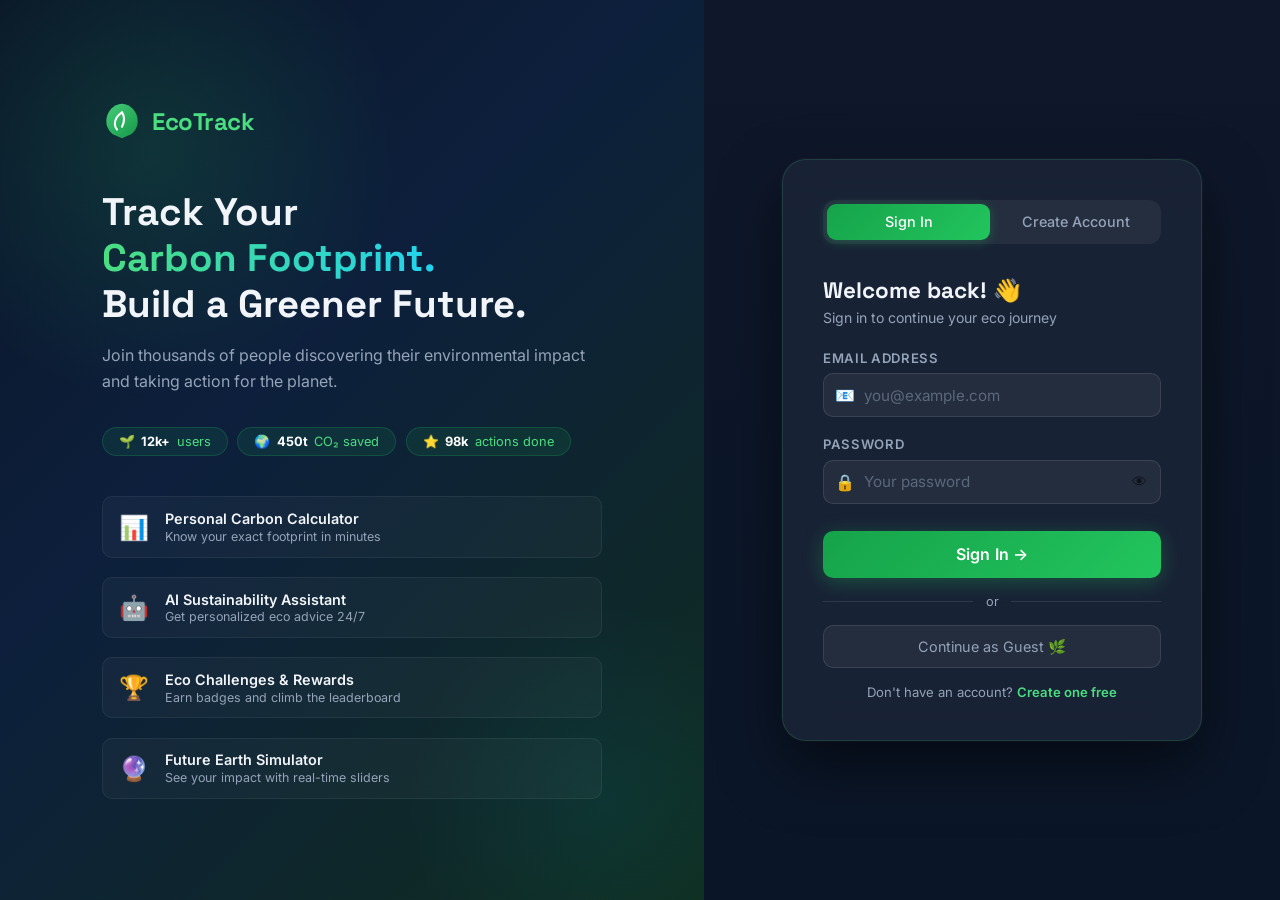
==== index.html @ 1db9c057 "Add files via upload" ====
<!DOCTYPE html>
<html lang="en">
<head>
  <meta charset="UTF-8" />
  <meta name="viewport" content="width=device-width, initial-scale=1.0" />
  <title>EcoTrack — Your Carbon Footprint Companion</title>
  <meta name="description" content="EcoTrack helps you understand, track, and reduce your personal carbon footprint through smart insights, eco challenges, and AI guidance." />
  <link rel="preconnect" href="https://fonts.googleapis.com" />
  <link rel="preconnect" href="https://fonts.gstatic.com" crossorigin />
  <link href="https://fonts.googleapis.com/css2?family=Inter:wght@300;400;500;600;700;800&family=Space+Grotesk:wght@400;500;600;700&display=swap" rel="stylesheet" />
  <link rel="stylesheet" href="css/style.css" />
</head>
<body>

  <!-- ===== NAV ===== -->
  <nav class="navbar" id="navbar">
    <div class="nav-brand">
      <div class="nav-logo">
        <svg width="28" height="28" viewBox="0 0 28 28" fill="none">
          <path d="M14 2C8 2 3 8 3 14c0 4 2 7.5 5 9.5L14 26l6-2.5c3-2 5-5.5 5-9.5C25 8 20 2 14 2z" fill="url(#leafGrad)" opacity="0.9"/>
          <path d="M14 8c-3 2-5 5-5 8 0 1.5.5 3 1.5 4" stroke="#fff" stroke-width="1.5" stroke-linecap="round"/>
          <path d="M14 8c2 3 2 6 0 10" stroke="#fff" stroke-width="1.5" stroke-linecap="round"/>
          <defs>
            <linearGradient id="leafGrad" x1="3" y1="2" x2="25" y2="26" gradientUnits="userSpaceOnUse">
              <stop offset="0%" stop-color="#4ade80"/>
              <stop offset="100%" stop-color="#16a34a"/>
            </linearGradient>
          </defs>
        </svg>
        <span>EcoTrack</span>
      </div>
    </div>
    <div class="nav-tabs" id="navTabs">
      <button class="nav-tab active" data-tab="dashboard" id="tab-dashboard">Dashboard</button>
      <button class="nav-tab" data-tab="calculator" id="tab-calculator">Calculator</button>
      <button class="nav-tab" data-tab="actions" id="tab-actions">Actions</button>
      <button class="nav-tab" data-tab="challenges" id="tab-challenges">Challenges</button>
      <button class="nav-tab" data-tab="leaderboard" id="tab-leaderboard">Leaderboard</button>
      <button class="nav-tab" data-tab="simulator" id="tab-simulator">Simulator</button>
      <button class="nav-tab" data-tab="hub" id="tab-hub">Learning Hub</button>
      <button class="nav-tab" data-tab="insights" id="tab-insights">Insights</button>
    </div>
    <div class="nav-right">
      <span class="nav-pts" id="navPoints">0 pts</span>
      <div class="nav-eco-score">
        <span class="score-label">Eco Score</span>
        <span class="score-value" id="navEcoScore">—</span>
      </div>
      <div class="nav-user-btn" id="navUserBtn" onclick="toggleUserMenu()">
        <div class="nav-avatar" id="navUserAvatar">?</div>
        <span class="nav-username" id="navUserName">User</span>
      </div>
      <div class="user-dropdown" id="userDropdown" style="display:none">
        <div class="dropdown-user-info">
          <div class="dropdown-avatar" id="dropdownAvatar">?</div>
          <div>
            <div class="dropdown-name" id="dropdownName">User</div>
            <div class="dropdown-email" id="dropdownEmail">—</div>
          </div>
        </div>
        <hr class="dropdown-divider" />
        <button class="dropdown-item" onclick="logoutUser()">🚪 Sign Out</button>
      </div>
    </div>
  </nav>

  <!-- ===== HERO STRIP ===== -->
  <div class="hero-strip" id="heroStrip">
    <div class="hero-content">
      <div class="hero-text">
        <h1>Your planet.<br/><span class="hero-highlight">Your responsibility.</span></h1>
        <p>Track your carbon footprint, take daily actions, and watch the difference you make. Every gram counts.</p>
      </div>
      <div class="hero-stats">
        <div class="hero-stat">
          <span class="hero-stat-num" id="heroTotal">—</span>
          <span class="hero-stat-label">kg CO₂ / year</span>
        </div>
        <div class="hero-divider"></div>
        <div class="hero-stat">
          <span class="hero-stat-num" id="heroSaved">0</span>
          <span class="hero-stat-label">kg saved this month</span>
        </div>
        <div class="hero-divider"></div>
        <div class="hero-stat">
          <span class="hero-stat-num" id="heroStreak">0</span>
          <span class="hero-stat-label">day streak 🔥</span>
        </div>
      </div>
    </div>
    <div class="hero-globe">
      <div class="globe-ring"></div>
      <div class="globe-ring ring2"></div>
      <div class="globe-ring ring3"></div>
      <div class="globe-core">
        <span id="globeScore">?</span>
      </div>
    </div>
  </div>

  <!-- ===== MAIN CONTENT ===== -->
  <main class="main-content">

    <!-- ======== DASHBOARD TAB ======== -->
    <section class="tab-section active" id="section-dashboard">
      <div class="section-grid">

        <!-- Footprint Breakdown Card -->
        <div class="card card--wide">
          <div class="card-header">
            <h2 class="card-title">Footprint Breakdown</h2>
            <span class="card-badge">Your Profile</span>
          </div>
          <div class="breakdown-chart" id="breakdownChart">
            <div class="breakdown-bar-wrap">
              <div class="breakdown-bar-label"><span class="dot dot--transport"></span>Transport</div>
              <div class="breakdown-bar-track"><div class="breakdown-bar-fill" id="barTransport" style="width:0%"></div></div>
              <span class="breakdown-bar-val" id="valTransport">—</span>
            </div>
            <div class="breakdown-bar-wrap">
              <div class="breakdown-bar-label"><span class="dot dot--food"></span>Food</div>
              <div class="breakdown-bar-track"><div class="breakdown-bar-fill fill--food" id="barFood" style="width:0%"></div></div>
              <span class="breakdown-bar-val" id="valFood">—</span>
            </div>
            <div class="breakdown-bar-wrap">
              <div class="breakdown-bar-label"><span class="dot dot--energy"></span>Home Energy</div>
              <div class="breakdown-bar-track"><div class="breakdown-bar-fill fill--energy" id="barEnergy" style="width:0%"></div></div>
              <span class="breakdown-bar-val" id="valEnergy">—</span>
            </div>
            <div class="breakdown-bar-wrap">
              <div class="breakdown-bar-label"><span class="dot dot--shopping"></span>Shopping</div>
              <div class="breakdown-bar-track"><div class="breakdown-bar-fill fill--shopping" id="barShopping" style="width:0%"></div></div>
              <span class="breakdown-bar-val" id="valShopping">—</span>
            </div>
          </div>
          <div class="breakdown-cta" id="breakdownCta">
            <p>Complete the calculator to see your footprint breakdown</p>
            <button class="btn btn--primary" onclick="switchTab('calculator')">Calculate Now →</button>
          </div>
        </div>

        <!-- Global Comparison Card -->
        <div class="card">
          <div class="card-header">
            <h2 class="card-title">Global Comparison</h2>
          </div>
          <div class="comparison-wrap" id="comparisonWrap">
            <div class="comparison-item">
              <span class="comp-country">🇮🇳 India avg</span>
              <div class="comp-bar-track"><div class="comp-bar-fill" style="width:13%"></div></div>
              <span class="comp-val">1.9t</span>
            </div>
            <div class="comparison-item comp-you" id="compYou" style="display:none">
              <span class="comp-country">👤 You</span>
              <div class="comp-bar-track"><div class="comp-bar-fill comp-fill-you" id="compYouBar" style="width:0%"></div></div>
              <span class="comp-val" id="compYouVal">—</span>
            </div>
            <div class="comparison-item">
              <span class="comp-country">🌍 World avg</span>
              <div class="comp-bar-track"><div class="comp-bar-fill comp-fill-world" style="width:27%"></div></div>
              <span class="comp-val">4.0t</span>
            </div>
            <div class="comparison-item">
              <span class="comp-country">🇺🇸 USA avg</span>
              <div class="comp-bar-track"><div class="comp-bar-fill comp-fill-usa" style="width:100%"></div></div>
              <span class="comp-val">14.7t</span>
            </div>
            <div class="comparison-item">
              <span class="comp-country">🎯 Paris target</span>
              <div class="comp-bar-track"><div class="comp-bar-fill comp-fill-target" style="width:7%"></div></div>
              <span class="comp-val">1.0t</span>
            </div>
          </div>
          <p class="card-note" id="compNote">Complete calculator to see where you stand</p>
        </div>

        <!-- Trees Equivalent Card -->
        <div class="card trees-card">
          <div class="card-header">
            <h2 class="card-title">🌳 Trees Needed</h2>
          </div>
          <div class="trees-display">
            <span class="trees-num" id="treesEquivalent">—</span>
            <span class="trees-label">trees to offset your yearly emissions</span>
          </div>
          <p class="card-note">One tree absorbs ~22 kg CO₂/year. Reducing is always better than offsetting!</p>
        </div>

        <!-- Monthly Trend Card -->
        <div class="card card--wide">
          <div class="card-header">
            <h2 class="card-title">Monthly CO₂ Savings Trend</h2>
            <span class="card-badge trend-badge" id="trendBadge">—</span>
          </div>
          <div class="trend-chart" id="trendChart">
            <div class="trend-placeholder">
              <svg width="48" height="48" viewBox="0 0 48 48" fill="none">
                <path d="M4 40 L12 28 L20 32 L28 20 L36 24 L44 12" stroke="#4ade80" stroke-width="2.5" stroke-linecap="round" stroke-linejoin="round"/>
                <circle cx="44" cy="12" r="3" fill="#4ade80"/>
              </svg>
              <p>Track actions daily to build your trend chart</p>
            </div>
            <canvas id="trendCanvas" width="600" height="160" style="display:none"></canvas>
          </div>
        </div>

        <!-- Quick Actions Card -->
        <div class="card">
          <div class="card-header">
            <h2 class="card-title">Today's Actions</h2>
            <span id="todayCount" class="card-badge">0 done</span>
          </div>
          <div class="quick-actions-list" id="quickActionsList"></div>
        </div>

      </div>
    </section>

    <!-- ======== CALCULATOR TAB ======== -->
    <section class="tab-section" id="section-calculator">
      <div class="calc-header">
        <h2 class="section-title">Carbon Footprint Calculator</h2>
        <p class="section-subtitle">Answer a few questions about your lifestyle to get your personalized carbon footprint estimate.</p>
        <div class="calc-steps" id="calcSteps">
          <div class="calc-step active" data-step="0"><div class="step-icon">🚗</div><span>Transport</span></div>
          <div class="step-connector"></div>
          <div class="calc-step" data-step="1"><div class="step-icon">🍽️</div><span>Food</span></div>
          <div class="step-connector"></div>
          <div class="calc-step" data-step="2"><div class="step-icon">🏠</div><span>Home</span></div>
          <div class="step-connector"></div>
          <div class="calc-step" data-step="3"><div class="step-icon">🛍️</div><span>Shopping</span></div>
          <div class="step-connector"></div>
          <div class="calc-step" data-step="4"><div class="step-icon">✅</div><span>Results</span></div>
        </div>
      </div>

      <div class="calc-body">
        <!-- Step 0: Transport -->
        <div class="calc-panel active" id="panel-0">
          <h3 class="panel-title">🚗 How do you get around?</h3>
          <div class="question-group">
            <label class="question-label" for="carKm">How many km do you drive per week?</label>
            <div class="slider-wrap">
              <input type="range" id="carKm" class="eco-slider" min="0" max="1000" value="100" step="10" />
              <div class="slider-display"><span id="carKmVal">100</span> km/week</div>
            </div>
            <div class="option-row">
              <label class="question-label">Car type</label>
              <div class="option-pills" id="carType">
                <button class="pill active" data-val="petrol">⛽ Petrol</button>
                <button class="pill" data-val="diesel">🛢️ Diesel</button>
                <button class="pill" data-val="hybrid">⚡ Hybrid</button>
                <button class="pill" data-val="electric">🔋 Electric</button>
                <button class="pill" data-val="none">🚶 No car</button>
              </div>
            </div>
            <label class="question-label" for="flightShort">Short-haul flights per year (under 3h)</label>
            <div class="slider-wrap">
              <input type="range" id="flightShort" class="eco-slider" min="0" max="20" value="2" step="1"/>
              <div class="slider-display"><span id="flightShortVal">2</span> flights</div>
            </div>
            <label class="question-label" for="flightLong">Long-haul flights per year (over 3h)</label>
            <div class="slider-wrap">
              <input type="range" id="flightLong" class="eco-slider" min="0" max="10" value="1" step="1"/>
              <div class="slider-display"><span id="flightLongVal">1</span> flights</div>
            </div>
            <div class="option-row">
              <label class="question-label">Public transport use</label>
              <div class="option-pills" id="publicTransport">
                <button class="pill active" data-val="rarely">Rarely</button>
                <button class="pill" data-val="sometimes">Sometimes</button>
                <button class="pill" data-val="often">Often</button>
                <button class="pill" data-val="always">Always</button>
              </div>
            </div>
          </div>
          <div class="panel-nav"><span></span><button class="btn btn--primary" onclick="nextPanel(1)">Next: Food →</button></div>
        </div>

        <!-- Step 1: Food -->
        <div class="calc-panel" id="panel-1">
          <h3 class="panel-title">🍽️ What do you eat?</h3>
          <div class="question-group">
            <div class="option-row">
              <label class="question-label">Diet type</label>
              <div class="option-pills" id="dietType">
                <button class="pill active" data-val="omnivore">🥩 Omnivore</button>
                <button class="pill" data-val="flexitarian">🥗 Flexitarian</button>
                <button class="pill" data-val="vegetarian">🥦 Vegetarian</button>
                <button class="pill" data-val="vegan">🌱 Vegan</button>
              </div>
            </div>
            <label class="question-label" for="meatFreq">How many times a week do you eat red meat?</label>
            <div class="slider-wrap">
              <input type="range" id="meatFreq" class="eco-slider" min="0" max="21" value="5" step="1"/>
              <div class="slider-display"><span id="meatFreqVal">5</span> times/week</div>
            </div>
            <div class="option-row">
              <label class="question-label">Local / seasonal food</label>
              <div class="option-pills" id="localFood">
                <button class="pill active" data-val="rarely">Rarely</button>
                <button class="pill" data-val="sometimes">Sometimes</button>
                <button class="pill" data-val="mostly">Mostly</button>
                <button class="pill" data-val="always">Always</button>
              </div>
            </div>
            <div class="option-row">
              <label class="question-label">Food waste</label>
              <div class="option-pills" id="foodWaste">
                <button class="pill active" data-val="lots">Lots</button>
                <button class="pill" data-val="some">Some</button>
                <button class="pill" data-val="little">Little</button>
                <button class="pill" data-val="none">None</button>
              </div>
            </div>
          </div>
          <div class="panel-nav">
            <button class="btn btn--ghost" onclick="nextPanel(0)">← Back</button>
            <button class="btn btn--primary" onclick="nextPanel(2)">Next: Home →</button>
          </div>
        </div>

        <!-- Step 2: Home -->
        <div class="calc-panel" id="panel-2">
          <h3 class="panel-title">🏠 Your home energy use</h3>
          <div class="question-group">
            <div class="option-row">
              <label class="question-label">Home type</label>
              <div class="option-pills" id="homeType">
                <button class="pill active" data-val="apartment">🏢 Apartment</button>
                <button class="pill" data-val="house-small">🏡 Small house</button>
                <button class="pill" data-val="house-large">🏘️ Large house</button>
              </div>
            </div>
            <label class="question-label" for="electricBill">Monthly electricity bill (₹)</label>
            <div class="slider-wrap">
              <input type="range" id="electricBill" class="eco-slider" min="0" max="10000" value="1500" step="100"/>
              <div class="slider-display">₹<span id="electricBillVal">1500</span>/month</div>
            </div>
            <div class="option-row">
              <label class="question-label">Energy source</label>
              <div class="option-pills" id="energySource">
                <button class="pill active" data-val="grid">🔌 Grid</button>
                <button class="pill" data-val="partial-solar">☀️ Partial solar</button>
                <button class="pill" data-val="full-solar">🌞 Full solar</button>
              </div>
            </div>
            <div class="option-row">
              <label class="question-label">Heating / cooling</label>
              <div class="option-pills" id="acUse">
                <button class="pill active" data-val="heavy">Heavy AC</button>
                <button class="pill" data-val="moderate">Moderate</button>
                <button class="pill" data-val="minimal">Minimal</button>
                <button class="pill" data-val="none">None</button>
              </div>
            </div>
            <div class="option-row">
              <label class="question-label">LED lighting</label>
              <div class="option-pills" id="ledLights">
                <button class="pill active" data-val="none">None</button>
                <button class="pill" data-val="some">Some</button>
                <button class="pill" data-val="all">All LEDs</button>
              </div>
            </div>
          </div>
          <div class="panel-nav">
            <button class="btn btn--ghost" onclick="nextPanel(1)">← Back</button>
            <button class="btn btn--primary" onclick="nextPanel(3)">Next: Shopping →</button>
          </div>
        </div>

        <!-- Step 3: Shopping -->
        <div class="calc-panel" id="panel-3">
          <h3 class="panel-title">🛍️ Your shopping habits</h3>
          <div class="question-group">
            <div class="option-row">
              <label class="question-label">Clothing purchases per year</label>
              <div class="option-pills" id="clothingBuy">
                <button class="pill active" data-val="minimal">Minimal (&lt;5)</button>
                <button class="pill" data-val="moderate">Moderate (5-15)</button>
                <button class="pill" data-val="frequent">Frequent (15+)</button>
              </div>
            </div>
            <div class="option-row">
              <label class="question-label">Electronics purchases per year</label>
              <div class="option-pills" id="electronicsBuy">
                <button class="pill active" data-val="none">None</button>
                <button class="pill" data-val="one">1 item</button>
                <button class="pill" data-val="several">Several</button>
              </div>
            </div>
            <div class="option-row">
              <label class="question-label">Do you buy second-hand / recycle?</label>
              <div class="option-pills" id="secondHand">
                <button class="pill active" data-val="never">Never</button>
                <button class="pill" data-val="sometimes">Sometimes</button>
                <button class="pill" data-val="often">Often</button>
              </div>
            </div>
            <div class="option-row">
              <label class="question-label">Online vs local shopping</label>
              <div class="option-pills" id="onlineShopping">
                <button class="pill active" data-val="mostly-online">Mostly online</button>
                <button class="pill" data-val="mixed">Mixed</button>
                <button class="pill" data-val="mostly-local">Mostly local</button>
              </div>
            </div>
          </div>
          <div class="panel-nav">
            <button class="btn btn--ghost" onclick="nextPanel(2)">← Back</button>
            <button class="btn btn--primary" onclick="calculateFootprint()">Calculate My Footprint 🌱</button>
          </div>
        </div>

        <!-- Step 4: Results -->
        <div class="calc-panel" id="panel-4">
          <div class="results-hero">
            <div class="results-ring-wrap">
              <svg class="results-ring" viewBox="0 0 200 200" width="200" height="200">
                <circle cx="100" cy="100" r="85" stroke="#1e293b" stroke-width="16" fill="none"/>
                <circle cx="100" cy="100" r="85" id="resultsArc"
                  stroke="url(#arcGrad)" stroke-width="16" fill="none"
                  stroke-linecap="round"
                  stroke-dasharray="534"
                  stroke-dashoffset="534"
                  transform="rotate(-90 100 100)"/>
                <defs>
                  <linearGradient id="arcGrad" x1="0" y1="0" x2="1" y2="1">
                    <stop offset="0%" stop-color="#4ade80"/>
                    <stop offset="100%" stop-color="#22d3ee"/>
                  </linearGradient>
                </defs>
              </svg>
              <div class="results-ring-center">
                <span class="results-big" id="resultsTonnes">—</span>
                <span class="results-unit">tonnes CO₂/yr</span>
              </div>
            </div>
            <div class="results-grade-wrap">
              <div class="results-grade" id="resultsGrade">?</div>
              <p class="results-grade-label" id="resultsGradeLabel">Calculating...</p>
            </div>
          </div>
          <div class="results-breakdown" id="resultsBreakdown"></div>
          <div class="results-tips" id="resultsTips"></div>
          <div class="panel-nav" style="justify-content:center; gap:1rem; flex-wrap:wrap;">
            <button class="btn btn--ghost" onclick="nextPanel(0)">← Recalculate</button>
            <button class="btn btn--primary" onclick="saveAndGoToDashboard()">Save & View Dashboard 🌍</button>
            <button class="btn btn--success" onclick="switchTab('actions')">See Actions I Can Take →</button>
          </div>
        </div>
      </div>
    </section>

    <!-- ======== ACTIONS TAB ======== -->
    <section class="tab-section" id="section-actions">
      <div class="actions-header">
        <h2 class="section-title">Eco Actions</h2>
        <p class="section-subtitle">Small daily actions add up. Check off what you're doing today and earn green points.</p>
        <div class="actions-filter" id="actionsFilter">
          <button class="filter-btn active" data-filter="all">All</button>
          <button class="filter-btn" data-filter="transport">🚗 Transport</button>
          <button class="filter-btn" data-filter="food">🍽️ Food</button>
          <button class="filter-btn" data-filter="energy">⚡ Energy</button>
          <button class="filter-btn" data-filter="shopping">🛍️ Shopping</button>
        </div>
      </div>
      <div class="actions-grid" id="actionsGrid"></div>
    </section>

    <!-- ======== CHALLENGES TAB ======== -->
    <section class="tab-section" id="section-challenges">
      <div class="section-header-block">
        <h2 class="section-title">🎯 Weekly Eco Challenges</h2>
        <p class="section-subtitle">Take on eco missions and earn Green Points and badges. Log your progress below!</p>
      </div>
      <div class="challenges-grid" id="challengesGrid"></div>
    </section>

    <!-- ======== LEADERBOARD TAB ======== -->
    <section class="tab-section" id="section-leaderboard">
      <div class="section-header-block">
        <h2 class="section-title">🏆 Community Leaderboard</h2>
        <p class="section-subtitle">See how you rank against the EcoTrack community. Earn points through actions and challenges.</p>
      </div>

      <div class="leaderboard-layout">
        <!-- User rank summary -->
        <div class="lb-user-card">
          <div class="lb-user-avatar" id="navUserAvatar2">?</div>
          <div class="lb-user-info">
            <div class="lb-user-name" id="lbUserName">You</div>
            <div class="lb-user-rank" id="userRankDisplay">#— of —</div>
          </div>
          <div class="lb-user-pts" id="userPointsDisplay">0 pts</div>
        </div>

        <!-- Badges section -->
        <div class="card" style="margin-bottom:1.5rem;">
          <div class="card-header">
            <h2 class="card-title">🏅 Your Badges</h2>
            <span class="card-badge" id="badgeCountLabel">0 earned</span>
          </div>
          <div class="badges-grid" id="badgesGrid"></div>
        </div>

        <!-- Leaderboard list -->
        <div class="card">
          <div class="card-header">
            <h2 class="card-title">Community Rankings</h2>
          </div>
          <div class="leaderboard-list" id="leaderboardList"></div>
        </div>
      </div>
    </section>

    <!-- ======== SIMULATOR TAB ======== -->
    <section class="tab-section" id="section-simulator">
      <div class="section-header-block">
        <h2 class="section-title">🔮 Future Earth Simulator</h2>
        <p class="section-subtitle">Move the sliders to see how lifestyle changes could reduce your emissions in real time.</p>
      </div>

      <div class="simulator-layout">
        <div class="sim-sliders-panel">
          <div class="sim-sliders" id="simSliders"></div>
          <button class="btn btn--ghost" onclick="resetSimulator()" style="margin-top:1rem; width:100%;">↺ Reset All</button>
        </div>

        <div class="sim-results-panel">
          <!-- Progress ring -->
          <div class="sim-ring-wrap">
            <svg width="160" height="160" viewBox="0 0 160 160">
              <circle cx="80" cy="80" r="54" stroke="#1e293b" stroke-width="14" fill="none"/>
              <circle cx="80" cy="80" r="54" id="simProgressRing"
                stroke="#94a3b8" stroke-width="14" fill="none"
                stroke-linecap="round"
                stroke-dasharray="339"
                stroke-dashoffset="339"
                transform="rotate(-90 80 80)"
                style="transition: stroke-dashoffset 0.4s, stroke 0.4s"/>
            </svg>
            <div class="sim-ring-center">
              <span class="sim-pct" id="simPctText">0%</span>
              <span class="sim-pct-label">reduced</span>
            </div>
          </div>

          <!-- Result numbers -->
          <div class="sim-results-grid">
            <div class="sim-result-card">
              <span class="sim-result-icon">🌍</span>
              <span class="sim-result-num" id="simCo2Saved" data-current="0">0 kg</span>
              <span class="sim-result-label">CO₂ saved/year</span>
            </div>
            <div class="sim-result-card">
              <span class="sim-result-icon">💰</span>
              <span class="sim-result-num" id="simMoneySaved" data-current="0">0</span>
              <span class="sim-result-label">₹ saved/year</span>
            </div>
            <div class="sim-result-card">
              <span class="sim-result-icon">🌳</span>
              <span class="sim-result-num" id="simTreesSaved" data-current="0">0</span>
              <span class="sim-result-label">Trees equivalent</span>
            </div>
            <div class="sim-result-card">
              <span class="sim-result-icon">📉</span>
              <span class="sim-result-num" id="simTonnesSaved" data-current="0">0 t</span>
              <span class="sim-result-label">Tonnes CO₂ reduced</span>
            </div>
          </div>

          <div class="sim-impact-desc" id="simImpactDesc">Move the sliders above to see your potential impact!</div>
        </div>
      </div>
    </section>

    <!-- ======== LEARNING HUB TAB ======== -->
    <section class="tab-section" id="section-hub">
      <div class="section-header-block">
        <h2 class="section-title">📚 Learning Hub</h2>
        <p class="section-subtitle">Expand your eco-knowledge with articles and interactive quizzes. Earn points for every quiz you complete!</p>
      </div>
      <div class="hub-grid" id="hubGrid"></div>
    </section>

    <!-- ======== INSIGHTS TAB ======== -->
    <section class="tab-section" id="section-insights">
      <div class="insights-header">
        <h2 class="section-title">Personalized Insights</h2>
        <p class="section-subtitle">Smart recommendations based on your lifestyle choices.</p>
      </div>
      <div class="insights-grid" id="insightsGrid"></div>
    </section>

  </main>

  <!-- ===== FOOTER ===== -->
  <footer class="footer">
    <div class="footer-inner">
      <div class="footer-brand">
        <svg width="20" height="20" viewBox="0 0 28 28" fill="none">
          <path d="M14 2C8 2 3 8 3 14c0 4 2 7.5 5 9.5L14 26l6-2.5c3-2 5-5.5 5-9.5C25 8 20 2 14 2z" fill="url(#fLeafGrad)"/>
          <defs><linearGradient id="fLeafGrad" x1="3" y1="2" x2="25" y2="26"><stop offset="0%" stop-color="#4ade80"/><stop offset="100%" stop-color="#16a34a"/></linearGradient></defs>
        </svg>
        <span>EcoTrack</span>
      </div>
      <p class="footer-text">Helping people live lighter on the planet. <br/>CO₂ data based on IPCC and IEA reports.</p>
      <p class="footer-copy">Made with 💚 for a greener tomorrow</p>
    </div>
  </footer>

  <!-- ===== CHATBOT FLOATING BUTTON ===== -->
  <button class="chatbot-fab" onclick="openChatbot()" title="AI Sustainability Assistant">
    <span class="fab-icon">🤖</span>
    <span class="fab-label">EcoBot</span>
  </button>

  <!-- ===== CHATBOT MODAL ===== -->
  <div class="modal-overlay chatbot-modal" id="chatbotModal">
    <div class="chatbot-window">
      <div class="chatbot-header">
        <div class="chatbot-title">
          <span class="chatbot-avatar">🤖</span>
          <div>
            <div class="chatbot-name">EcoBot</div>
            <div class="chatbot-status">AI Sustainability Assistant • Online</div>
          </div>
        </div>
        <button class="chatbot-close" onclick="closeChatbot()">✕</button>
      </div>
      <div class="chat-messages" id="chatMessages"></div>
      <div class="chat-suggestions">
        <button class="chat-chip" onclick="sendSuggestion('How can I reduce my emissions?')">Reduce emissions</button>
        <button class="chat-chip" onclick="sendSuggestion('Is cycling better than public transport?')">Cycling vs transit</button>
        <button class="chat-chip" onclick="sendSuggestion('Eco friendly food tips')">Food tips</button>
        <button class="chat-chip" onclick="sendSuggestion('How to save money going green?')">Save money</button>
      </div>
      <div class="chat-input-row">
        <input type="text" id="chatInput" class="chat-input" placeholder="Ask EcoBot anything…" />
        <button class="chat-send" onclick="sendChatMessage()">➤</button>
      </div>
    </div>
  </div>

  <!-- ===== ARTICLE MODAL ===== -->
  <div class="modal-overlay article-modal" id="articleModal">
    <div class="article-window">
      <div class="article-header">
        <h2 class="article-title" id="articleTitle">Article</h2>
        <button class="article-close" id="closeArticle" onclick="closeArticleModal()">✕</button>
      </div>
      <div class="article-body" id="articleBody"></div>
      <div class="article-quiz" id="articleQuiz"></div>
    </div>
  </div>

  <!-- ===== TOAST ===== -->
  <div class="toast" id="toast"></div>

  <!-- ===== SCRIPTS ===== -->
  <script src="js/auth.js"></script>
  <script src="js/data.js"></script>
  <script src="js/calculator.js"></script>
  <script src="js/actions.js"></script>
  <script src="js/insights.js"></script>
  <script src="js/chatbot.js"></script>
  <script src="js/gamification.js"></script>
  <script src="js/challenges.js"></script>
  <script src="js/simulator.js"></script>
  <script src="js/hub.js"></script>
  <script src="js/app.js"></script>
  <script>
    // User dropdown toggle
    function toggleUserMenu() {
      const dd = document.getElementById('userDropdown');
      if (!dd) return;
      dd.style.display = dd.style.display === 'none' ? 'block' : 'none';

      // Populate dropdown
      const user = getCurrentUser();
      if (user) {
        const da = document.getElementById('dropdownAvatar');
        const dn = document.getElementById('dropdownName');
        const de = document.getElementById('dropdownEmail');
        if (da) { da.textContent = getAvatarInitials(user.username); da.style.background = getAvatarColor(user.username); }
        if (dn) dn.textContent = user.username;
        if (de) de.textContent = user.email;

        // Also update leaderboard avatar
        const la = document.getElementById('navUserAvatar2');
        const ln = document.getElementById('lbUserName');
        if (la) { la.textContent = getAvatarInitials(user.username); la.style.background = getAvatarColor(user.username); }
        if (ln) ln.textContent = user.username;
      }
    }

    // Close dropdown on outside click
    document.addEventListener('click', function(e) {
      const btn = document.getElementById('navUserBtn');
      const dd  = document.getElementById('userDropdown');
      if (dd && btn && !btn.contains(e.target)) {
        dd.style.display = 'none';
      }
    });
  </script>
</body>
</html>
---- css/style.css ----
/* =============================================
   EcoTrack — Carbon Footprint Tracker
   CSS Design System
   ============================================= */

/* ---- Fonts & Variables ---- */
@import url('https://fonts.googleapis.com/css2?family=Inter:wght@300;400;500;600;700;800&family=Space+Grotesk:wght@400;500;600;700&display=swap');

:root {
  --clr-bg: #060e14;
  --clr-bg2: #0b1623;
  --clr-surface: #0f1e2e;
  --clr-surface2: #162437;
  --clr-border: rgba(255,255,255,0.07);
  --clr-green: #4ade80;
  --clr-green-dim: #22c55e;
  --clr-cyan: #22d3ee;
  --clr-amber: #fbbf24;
  --clr-red: #f87171;
  --clr-blue: #60a5fa;
  --clr-purple: #a78bfa;
  --clr-text: #e2e8f0;
  --clr-text-muted: #64748b;
  --clr-text-soft: #94a3b8;

  --radius-sm: 8px;
  --radius-md: 14px;
  --radius-lg: 20px;
  --radius-xl: 28px;

  --shadow-card: 0 4px 32px rgba(0,0,0,0.4);
  --shadow-glow: 0 0 40px rgba(74,222,128,0.12);

  --font-body: 'Inter', sans-serif;
  --font-display: 'Space Grotesk', sans-serif;

  --transition: 0.22s cubic-bezier(0.4, 0, 0.2, 1);
}

*, *::before, *::after {
  box-sizing: border-box;
  margin: 0;
  padding: 0;
}

html {
  scroll-behavior: smooth;
}

body {
  font-family: var(--font-body);
  background: var(--clr-bg);
  color: var(--clr-text);
  min-height: 100vh;
  -webkit-font-smoothing: antialiased;
}

/* ---- Scrollbar ---- */
::-webkit-scrollbar { width: 6px; }
::-webkit-scrollbar-track { background: var(--clr-bg2); }
::-webkit-scrollbar-thumb { background: #2a3f55; border-radius: 10px; }

/* ===================== NAVBAR ===================== */
.navbar {
  position: sticky;
  top: 0;
  z-index: 100;
  display: flex;
  align-items: center;
  justify-content: space-between;
  gap: 1rem;
  padding: 0 2rem;
  height: 64px;
  background: rgba(6, 14, 20, 0.85);
  backdrop-filter: blur(16px);
  border-bottom: 1px solid var(--clr-border);
}

.nav-brand {
  flex-shrink: 0;
}

.nav-logo {
  display: flex;
  align-items: center;
  gap: 0.5rem;
  font-family: var(--font-display);
  font-size: 1.2rem;
  font-weight: 700;
  color: var(--clr-green);
  text-decoration: none;
}

.nav-tabs {
  display: flex;
  align-items: center;
  gap: 0.25rem;
  background: var(--clr-surface);
  padding: 4px;
  border-radius: 50px;
  border: 1px solid var(--clr-border);
}

.nav-tab {
  background: none;
  border: none;
  color: var(--clr-text-soft);
  font-family: var(--font-body);
  font-size: 0.85rem;
  font-weight: 500;
  padding: 6px 16px;
  border-radius: 50px;
  cursor: pointer;
  transition: var(--transition);
  white-space: nowrap;
}

.nav-tab:hover {
  color: var(--clr-text);
  background: var(--clr-surface2);
}

.nav-tab.active {
  background: var(--clr-green);
  color: #000;
  font-weight: 600;
}

.nav-score {
  display: flex;
  flex-direction: column;
  align-items: flex-end;
  flex-shrink: 0;
}

.score-label {
  font-size: 0.65rem;
  color: var(--clr-text-muted);
  text-transform: uppercase;
  letter-spacing: 0.08em;
}

.score-value {
  font-family: var(--font-display);
  font-size: 1.1rem;
  font-weight: 700;
  color: var(--clr-green);
  line-height: 1.2;
}

/* ===================== HERO ===================== */
.hero-strip {
  display: grid;
  grid-template-columns: 1fr auto;
  align-items: center;
  gap: 2rem;
  padding: 3.5rem 2.5rem 3rem;
  background: linear-gradient(135deg, #060e14 0%, #0a1a0f 50%, #060e14 100%);
  border-bottom: 1px solid var(--clr-border);
  position: relative;
  overflow: hidden;
}

.hero-strip::before {
  content: '';
  position: absolute;
  inset: 0;
  background: radial-gradient(ellipse 60% 80% at 20% 50%, rgba(74,222,128,0.06) 0%, transparent 70%);
  pointer-events: none;
}

.hero-content {
  display: flex;
  flex-direction: column;
  gap: 2rem;
}

.hero-text h1 {
  font-family: var(--font-display);
  font-size: clamp(1.8rem, 4vw, 3rem);
  font-weight: 700;
  line-height: 1.15;
  color: var(--clr-text);
}

.hero-highlight {
  background: linear-gradient(90deg, var(--clr-green), var(--clr-cyan));
  -webkit-background-clip: text;
  -webkit-text-fill-color: transparent;
  background-clip: text;
}

.hero-text p {
  margin-top: 0.75rem;
  color: var(--clr-text-soft);
  font-size: 1rem;
  max-width: 480px;
  line-height: 1.7;
}

.hero-stats {
  display: flex;
  align-items: center;
  gap: 0;
}

.hero-stat {
  display: flex;
  flex-direction: column;
  padding: 0 2rem 0 0;
}

.hero-stat:first-child {
  padding-left: 0;
}

.hero-stat-num {
  font-family: var(--font-display);
  font-size: 1.9rem;
  font-weight: 700;
  color: var(--clr-green);
  line-height: 1;
}

.hero-stat-label {
  font-size: 0.75rem;
  color: var(--clr-text-muted);
  margin-top: 0.3rem;
}

.hero-divider {
  width: 1px;
  height: 40px;
  background: var(--clr-border);
  margin: 0 2rem 0 0;
}

/* Globe animation */
.hero-globe {
  position: relative;
  width: 180px;
  height: 180px;
  flex-shrink: 0;
}

.globe-ring {
  position: absolute;
  border-radius: 50%;
  border: 1.5px solid rgba(74,222,128,0.18);
  animation: ringPulse 3s ease-in-out infinite;
}

.globe-ring:nth-child(1) { inset: 0; animation-delay: 0s; }
.globe-ring.ring2 { inset: 16px; animation-delay: 0.5s; opacity: 0.7; }
.globe-ring.ring3 { inset: 32px; animation-delay: 1s; opacity: 0.5; }

@keyframes ringPulse {
  0%, 100% { transform: scale(1); opacity: 0.4; }
  50% { transform: scale(1.04); opacity: 0.8; }
}

.globe-core {
  position: absolute;
  inset: 48px;
  border-radius: 50%;
  background: radial-gradient(circle at 35% 35%, #1a3a1a, #060e14);
  border: 2px solid rgba(74,222,128,0.35);
  display: flex;
  align-items: center;
  justify-content: center;
  box-shadow: 0 0 30px rgba(74,222,128,0.2), inset 0 0 20px rgba(74,222,128,0.05);
}

.globe-core span {
  font-family: var(--font-display);
  font-size: 1.6rem;
  font-weight: 700;
  color: var(--clr-green);
}

/* ===================== MAIN CONTENT ===================== */
.main-content {
  max-width: 1200px;
  margin: 0 auto;
  padding: 2.5rem 1.5rem 4rem;
}

/* ---- Tab Sections ---- */
.tab-section {
  display: none;
  animation: fadeIn 0.35s ease;
}

.tab-section.active {
  display: block;
}

@keyframes fadeIn {
  from { opacity: 0; transform: translateY(12px); }
  to { opacity: 1; transform: translateY(0); }
}

/* ===================== CARDS ===================== */
.section-grid {
  display: grid;
  grid-template-columns: repeat(2, 1fr);
  gap: 1.5rem;
}

.card {
  background: var(--clr-surface);
  border: 1px solid var(--clr-border);
  border-radius: var(--radius-lg);
  padding: 1.75rem;
  box-shadow: var(--shadow-card);
  transition: border-color var(--transition), box-shadow var(--transition);
}

.card:hover {
  border-color: rgba(74,222,128,0.15);
  box-shadow: var(--shadow-card), var(--shadow-glow);
}

.card--wide {
  grid-column: span 2;
}

.card-header {
  display: flex;
  align-items: center;
  justify-content: space-between;
  margin-bottom: 1.5rem;
}

.card-title {
  font-family: var(--font-display);
  font-size: 1.05rem;
  font-weight: 600;
  color: var(--clr-text);
}

.card-badge {
  font-size: 0.72rem;
  font-weight: 600;
  padding: 3px 10px;
  border-radius: 50px;
  background: rgba(74,222,128,0.12);
  color: var(--clr-green);
  border: 1px solid rgba(74,222,128,0.2);
}

.card-note {
  margin-top: 1rem;
  font-size: 0.8rem;
  color: var(--clr-text-muted);
  text-align: center;
}

/* ---- Breakdown bars ---- */
.breakdown-bar-wrap {
  display: flex;
  align-items: center;
  gap: 0.75rem;
  margin-bottom: 1rem;
}

.breakdown-bar-label {
  display: flex;
  align-items: center;
  gap: 0.5rem;
  font-size: 0.85rem;
  color: var(--clr-text-soft);
  width: 110px;
  flex-shrink: 0;
}

.dot {
  width: 10px;
  height: 10px;
  border-radius: 50%;
  flex-shrink: 0;
}

.dot--transport { background: var(--clr-cyan); }
.dot--food { background: var(--clr-amber); }
.dot--energy { background: var(--clr-purple); }
.dot--shopping { background: var(--clr-blue); }

.breakdown-bar-track {
  flex: 1;
  height: 10px;
  background: var(--clr-surface2);
  border-radius: 50px;
  overflow: hidden;
}

.breakdown-bar-fill {
  height: 100%;
  border-radius: 50px;
  background: linear-gradient(90deg, var(--clr-cyan), #0ea5e9);
  transition: width 1s cubic-bezier(0.4, 0, 0.2, 1);
}

.breakdown-bar-fill.fill--food { background: linear-gradient(90deg, var(--clr-amber), #f59e0b); }
.breakdown-bar-fill.fill--energy { background: linear-gradient(90deg, var(--clr-purple), #7c3aed); }
.breakdown-bar-fill.fill--shopping { background: linear-gradient(90deg, var(--clr-blue), #2563eb); }

.breakdown-bar-val {
  font-size: 0.8rem;
  font-weight: 600;
  color: var(--clr-text-soft);
  width: 70px;
  text-align: right;
  flex-shrink: 0;
}

.breakdown-cta {
  display: none;
  text-align: center;
  padding: 2rem 1rem;
  color: var(--clr-text-muted);
  font-size: 0.9rem;
  gap: 1rem;
  flex-direction: column;
  align-items: center;
}

.breakdown-cta.visible { display: flex; }

/* ---- Comparison bars ---- */
.comparison-item {
  display: flex;
  align-items: center;
  gap: 0.75rem;
  margin-bottom: 0.85rem;
}

.comp-country {
  font-size: 0.82rem;
  color: var(--clr-text-soft);
  width: 100px;
  flex-shrink: 0;
}

.comp-bar-track {
  flex: 1;
  height: 8px;
  background: var(--clr-surface2);
  border-radius: 50px;
  overflow: hidden;
}

.comp-bar-fill {
  height: 100%;
  border-radius: 50px;
  background: linear-gradient(90deg, #166534, #22c55e);
  transition: width 1s ease;
}

.comp-fill-you {
  background: linear-gradient(90deg, var(--clr-cyan), var(--clr-green)) !important;
}

.comp-fill-world { background: linear-gradient(90deg, #92400e, #f59e0b) !important; }
.comp-fill-usa { background: linear-gradient(90deg, #7f1d1d, #ef4444) !important; }
.comp-fill-target { background: linear-gradient(90deg, #1e3a5f, #60a5fa) !important; }

.comp-val {
  font-size: 0.8rem;
  font-weight: 600;
  color: var(--clr-text-soft);
  width: 40px;
  text-align: right;
}

.comp-you {
  background: rgba(74,222,128,0.06);
  padding: 6px 8px;
  border-radius: var(--radius-sm);
  border: 1px solid rgba(74,222,128,0.15);
}

/* ---- Trend chart ---- */
.trend-chart {
  min-height: 140px;
  display: flex;
  align-items: center;
  justify-content: center;
}

.trend-placeholder {
  display: flex;
  flex-direction: column;
  align-items: center;
  gap: 0.75rem;
  color: var(--clr-text-muted);
  font-size: 0.85rem;
}

.trend-badge { background: rgba(34,211,238,0.1); color: var(--clr-cyan); border-color: rgba(34,211,238,0.2); }

/* ---- Quick actions list ---- */
.quick-actions-list {
  display: flex;
  flex-direction: column;
  gap: 0.75rem;
}

.qa-item {
  display: flex;
  align-items: center;
  gap: 0.75rem;
  padding: 0.85rem 1rem;
  border-radius: var(--radius-sm);
  background: var(--clr-surface2);
  border: 1px solid var(--clr-border);
  cursor: pointer;
  transition: var(--transition);
}

.qa-item:hover { border-color: rgba(74,222,128,0.2); background: rgba(74,222,128,0.04); }
.qa-item.done { border-color: rgba(74,222,128,0.35); background: rgba(74,222,128,0.08); }

.qa-check {
  width: 22px;
  height: 22px;
  border-radius: 50%;
  border: 2px solid var(--clr-text-muted);
  display: flex;
  align-items: center;
  justify-content: center;
  flex-shrink: 0;
  transition: var(--transition);
  font-size: 0.75rem;
}

.qa-item.done .qa-check {
  background: var(--clr-green);
  border-color: var(--clr-green);
  color: #000;
}

.qa-label {
  flex: 1;
  font-size: 0.875rem;
  color: var(--clr-text-soft);
}

.qa-item.done .qa-label {
  color: var(--clr-text);
  text-decoration: none;
}

.qa-co2 {
  font-size: 0.75rem;
  font-weight: 600;
  color: var(--clr-green);
  background: rgba(74,222,128,0.1);
  padding: 2px 8px;
  border-radius: 50px;
}

/* ===================== CALCULATOR ===================== */
.calc-header {
  text-align: center;
  margin-bottom: 2.5rem;
}

.section-title {
  font-family: var(--font-display);
  font-size: 2rem;
  font-weight: 700;
  color: var(--clr-text);
  margin-bottom: 0.5rem;
}

.section-subtitle {
  color: var(--clr-text-soft);
  font-size: 1rem;
  max-width: 600px;
  margin: 0 auto 2rem;
  line-height: 1.7;
}

/* Steps */
.calc-steps {
  display: flex;
  align-items: center;
  justify-content: center;
  gap: 0;
  margin-top: 2rem;
}

.calc-step {
  display: flex;
  flex-direction: column;
  align-items: center;
  gap: 0.4rem;
  cursor: default;
}

.step-icon {
  width: 44px;
  height: 44px;
  border-radius: 50%;
  background: var(--clr-surface2);
  border: 2px solid var(--clr-border);
  display: flex;
  align-items: center;
  justify-content: center;
  font-size: 1.2rem;
  transition: var(--transition);
}

.calc-step.active .step-icon {
  background: var(--clr-green);
  border-color: var(--clr-green);
  box-shadow: 0 0 20px rgba(74,222,128,0.35);
  filter: brightness(1.1);
}

.calc-step.done .step-icon {
  background: rgba(74,222,128,0.15);
  border-color: rgba(74,222,128,0.4);
}

.calc-step span {
  font-size: 0.72rem;
  color: var(--clr-text-muted);
  font-weight: 500;
}

.calc-step.active span { color: var(--clr-green); }

.step-connector {
  width: 60px;
  height: 2px;
  background: var(--clr-border);
  margin-bottom: 1.4rem;
}

/* Panels */
.calc-body {
  max-width: 680px;
  margin: 0 auto;
}

.calc-panel {
  display: none;
  animation: fadeIn 0.3s ease;
}

.calc-panel.active { display: block; }

.panel-title {
  font-family: var(--font-display);
  font-size: 1.4rem;
  font-weight: 700;
  color: var(--clr-text);
  margin-bottom: 2rem;
}

.question-group {
  background: var(--clr-surface);
  border: 1px solid var(--clr-border);
  border-radius: var(--radius-lg);
  padding: 2rem;
  display: flex;
  flex-direction: column;
  gap: 1.75rem;
}

.question-label {
  font-size: 0.875rem;
  font-weight: 500;
  color: var(--clr-text-soft);
  display: block;
  margin-bottom: 0.75rem;
}

/* Sliders */
.slider-wrap {
  display: flex;
  flex-direction: column;
  gap: 0.5rem;
}

.eco-slider {
  -webkit-appearance: none;
  appearance: none;
  width: 100%;
  height: 6px;
  border-radius: 50px;
  background: linear-gradient(90deg, var(--clr-green) var(--slider-pct, 10%), var(--clr-surface2) var(--slider-pct, 10%));
  outline: none;
  cursor: pointer;
}

.eco-slider::-webkit-slider-thumb {
  -webkit-appearance: none;
  width: 20px;
  height: 20px;
  border-radius: 50%;
  background: var(--clr-green);
  border: 3px solid var(--clr-bg);
  box-shadow: 0 0 8px rgba(74,222,128,0.5);
  cursor: pointer;
  transition: transform 0.15s ease, box-shadow 0.15s ease;
}

.eco-slider::-webkit-slider-thumb:hover {
  transform: scale(1.2);
  box-shadow: 0 0 16px rgba(74,222,128,0.7);
}

.slider-display {
  font-size: 0.85rem;
  color: var(--clr-text-muted);
  text-align: right;
}

.slider-display span {
  font-weight: 700;
  color: var(--clr-green);
  font-size: 1rem;
}

/* Option pills */
.option-row { display: flex; flex-direction: column; }

.option-pills {
  display: flex;
  flex-wrap: wrap;
  gap: 0.5rem;
}

.pill {
  background: var(--clr-surface2);
  border: 1px solid var(--clr-border);
  color: var(--clr-text-soft);
  font-family: var(--font-body);
  font-size: 0.82rem;
  font-weight: 500;
  padding: 7px 14px;
  border-radius: 50px;
  cursor: pointer;
  transition: var(--transition);
}

.pill:hover {
  border-color: rgba(74,222,128,0.3);
  color: var(--clr-text);
}

.pill.active {
  background: rgba(74,222,128,0.15);
  border-color: var(--clr-green);
  color: var(--clr-green);
  font-weight: 600;
}

/* Panel navigation */
.panel-nav {
  display: flex;
  align-items: center;
  justify-content: space-between;
  margin-top: 2rem;
  gap: 1rem;
}

/* ---- Buttons ---- */
.btn {
  font-family: var(--font-body);
  font-size: 0.875rem;
  font-weight: 600;
  padding: 10px 22px;
  border-radius: 50px;
  border: none;
  cursor: pointer;
  transition: var(--transition);
  display: inline-flex;
  align-items: center;
  gap: 0.5rem;
  text-decoration: none;
}

.btn--primary {
  background: var(--clr-green);
  color: #000;
  box-shadow: 0 0 20px rgba(74,222,128,0.3);
}

.btn--primary:hover {
  background: #86efac;
  transform: translateY(-1px);
  box-shadow: 0 0 28px rgba(74,222,128,0.5);
}

.btn--ghost {
  background: transparent;
  color: var(--clr-text-soft);
  border: 1px solid var(--clr-border);
}

.btn--ghost:hover {
  background: var(--clr-surface2);
  color: var(--clr-text);
}

.btn--success {
  background: rgba(74,222,128,0.12);
  color: var(--clr-green);
  border: 1px solid rgba(74,222,128,0.3);
}

.btn--success:hover {
  background: rgba(74,222,128,0.2);
  transform: translateY(-1px);
}

/* ---- Results ---- */
.results-hero {
  display: flex;
  align-items: center;
  justify-content: center;
  gap: 2.5rem;
  margin-bottom: 2.5rem;
  flex-wrap: wrap;
}

.results-ring-wrap {
  position: relative;
  display: flex;
  align-items: center;
  justify-content: center;
}

.results-ring-center {
  position: absolute;
  display: flex;
  flex-direction: column;
  align-items: center;
  text-align: center;
}

.results-big {
  font-family: var(--font-display);
  font-size: 2rem;
  font-weight: 800;
  color: var(--clr-green);
  line-height: 1;
}

.results-unit {
  font-size: 0.7rem;
  color: var(--clr-text-muted);
  margin-top: 0.25rem;
}

.results-grade-wrap {
  text-align: center;
}

.results-grade {
  width: 72px;
  height: 72px;
  border-radius: 50%;
  display: flex;
  align-items: center;
  justify-content: center;
  font-family: var(--font-display);
  font-size: 2rem;
  font-weight: 800;
  margin: 0 auto 0.5rem;
}

.grade-A { background: rgba(74,222,128,0.15); color: var(--clr-green); border: 2px solid rgba(74,222,128,0.4); }
.grade-B { background: rgba(34,211,238,0.15); color: var(--clr-cyan); border: 2px solid rgba(34,211,238,0.4); }
.grade-C { background: rgba(251,191,36,0.15); color: var(--clr-amber); border: 2px solid rgba(251,191,36,0.4); }
.grade-D { background: rgba(248,113,113,0.15); color: var(--clr-red); border: 2px solid rgba(248,113,113,0.4); }

.results-grade-label {
  font-size: 0.85rem;
  color: var(--clr-text-soft);
  max-width: 160px;
  line-height: 1.5;
}

.results-breakdown {
  display: grid;
  grid-template-columns: repeat(2, 1fr);
  gap: 1rem;
  margin-bottom: 2rem;
}

.rb-card {
  background: var(--clr-surface2);
  border: 1px solid var(--clr-border);
  border-radius: var(--radius-md);
  padding: 1.25rem;
  display: flex;
  align-items: center;
  gap: 1rem;
}

.rb-icon { font-size: 1.5rem; }
.rb-info { flex: 1; }
.rb-label { font-size: 0.78rem; color: var(--clr-text-muted); }
.rb-val {
  font-family: var(--font-display);
  font-size: 1.1rem;
  font-weight: 700;
  color: var(--clr-text);
}

.results-tips {
  background: var(--clr-surface);
  border: 1px solid var(--clr-border);
  border-radius: var(--radius-lg);
  padding: 1.5rem;
  margin-bottom: 2rem;
}

.results-tips h4 {
  font-family: var(--font-display);
  font-size: 0.95rem;
  font-weight: 600;
  color: var(--clr-text);
  margin-bottom: 1rem;
}

.tip-item {
  display: flex;
  align-items: flex-start;
  gap: 0.75rem;
  padding: 0.75rem 0;
  border-bottom: 1px solid var(--clr-border);
}

.tip-item:last-child { border-bottom: none; }
.tip-icon { font-size: 1.1rem; flex-shrink: 0; margin-top: 1px; }
.tip-text { font-size: 0.85rem; color: var(--clr-text-soft); line-height: 1.6; }
.tip-saving { font-size: 0.72rem; font-weight: 600; color: var(--clr-green); }

/* ===================== ACTIONS ===================== */
.actions-header {
  text-align: center;
  margin-bottom: 2.5rem;
}

.actions-filter {
  display: flex;
  align-items: center;
  justify-content: center;
  gap: 0.5rem;
  flex-wrap: wrap;
  margin-top: 1.5rem;
}

.filter-btn {
  background: var(--clr-surface2);
  border: 1px solid var(--clr-border);
  color: var(--clr-text-soft);
  font-family: var(--font-body);
  font-size: 0.82rem;
  font-weight: 500;
  padding: 7px 16px;
  border-radius: 50px;
  cursor: pointer;
  transition: var(--transition);
}

.filter-btn:hover { color: var(--clr-text); border-color: rgba(74,222,128,0.3); }
.filter-btn.active { background: rgba(74,222,128,0.12); color: var(--clr-green); border-color: rgba(74,222,128,0.4); font-weight: 600; }

.actions-grid {
  display: grid;
  grid-template-columns: repeat(auto-fill, minmax(280px, 1fr));
  gap: 1.25rem;
}

.action-card {
  background: var(--clr-surface);
  border: 1px solid var(--clr-border);
  border-radius: var(--radius-lg);
  padding: 1.5rem;
  cursor: pointer;
  transition: var(--transition);
  position: relative;
  overflow: hidden;
}

.action-card::before {
  content: '';
  position: absolute;
  top: 0;
  left: 0;
  right: 0;
  height: 2px;
  background: linear-gradient(90deg, var(--clr-green), var(--clr-cyan));
  opacity: 0;
  transition: opacity var(--transition);
}

.action-card:hover {
  border-color: rgba(74,222,128,0.2);
  transform: translateY(-2px);
  box-shadow: var(--shadow-card), var(--shadow-glow);
}

.action-card:hover::before { opacity: 1; }

.action-card.completed {
  border-color: rgba(74,222,128,0.3);
  background: rgba(74,222,128,0.05);
}

.action-card.completed::before { opacity: 1; }

.action-card-header {
  display: flex;
  align-items: flex-start;
  justify-content: space-between;
  margin-bottom: 0.75rem;
}

.action-emoji { font-size: 1.8rem; }

.action-check {
  width: 26px;
  height: 26px;
  border-radius: 50%;
  border: 2px solid var(--clr-border);
  display: flex;
  align-items: center;
  justify-content: center;
  font-size: 0.8rem;
  transition: var(--transition);
  flex-shrink: 0;
}

.action-card.completed .action-check {
  background: var(--clr-green);
  border-color: var(--clr-green);
  color: #000;
  font-weight: 700;
}

.action-title {
  font-family: var(--font-display);
  font-size: 0.95rem;
  font-weight: 600;
  color: var(--clr-text);
  margin-bottom: 0.4rem;
}

.action-desc {
  font-size: 0.8rem;
  color: var(--clr-text-muted);
  line-height: 1.6;
  margin-bottom: 1rem;
}

.action-footer {
  display: flex;
  align-items: center;
  justify-content: space-between;
}

.action-impact {
  font-size: 0.75rem;
  font-weight: 600;
  color: var(--clr-green);
  background: rgba(74,222,128,0.1);
  padding: 3px 10px;
  border-radius: 50px;
}

.action-category {
  font-size: 0.7rem;
  color: var(--clr-text-muted);
  text-transform: uppercase;
  letter-spacing: 0.05em;
}

.action-points {
  font-size: 0.75rem;
  font-weight: 700;
  color: var(--clr-amber);
}

/* ===================== INSIGHTS ===================== */
.insights-header {
  text-align: center;
  margin-bottom: 2.5rem;
}

.insights-grid {
  display: grid;
  grid-template-columns: repeat(auto-fill, minmax(320px, 1fr));
  gap: 1.25rem;
  margin-bottom: 3rem;
}

.insight-card {
  background: var(--clr-surface);
  border: 1px solid var(--clr-border);
  border-radius: var(--radius-lg);
  padding: 1.75rem;
  position: relative;
  overflow: hidden;
  transition: var(--transition);
}

.insight-card:hover {
  border-color: rgba(74,222,128,0.2);
  transform: translateY(-2px);
}

.insight-badge {
  display: inline-flex;
  align-items: center;
  gap: 0.4rem;
  font-size: 0.7rem;
  font-weight: 700;
  text-transform: uppercase;
  letter-spacing: 0.08em;
  padding: 3px 10px;
  border-radius: 50px;
  margin-bottom: 1rem;
}

.badge-high { background: rgba(248,113,113,0.12); color: var(--clr-red); border: 1px solid rgba(248,113,113,0.2); }
.badge-med { background: rgba(251,191,36,0.12); color: var(--clr-amber); border: 1px solid rgba(251,191,36,0.2); }
.badge-low { background: rgba(74,222,128,0.12); color: var(--clr-green); border: 1px solid rgba(74,222,128,0.2); }
.badge-tip { background: rgba(34,211,238,0.12); color: var(--clr-cyan); border: 1px solid rgba(34,211,238,0.2); }

.insight-title {
  font-family: var(--font-display);
  font-size: 1.05rem;
  font-weight: 700;
  color: var(--clr-text);
  margin-bottom: 0.75rem;
}

.insight-text {
  font-size: 0.85rem;
  color: var(--clr-text-muted);
  line-height: 1.7;
}

.insight-metric {
  display: flex;
  align-items: center;
  gap: 0.75rem;
  margin-top: 1.25rem;
  padding-top: 1.25rem;
  border-top: 1px solid var(--clr-border);
}

.im-num {
  font-family: var(--font-display);
  font-size: 1.5rem;
  font-weight: 800;
  color: var(--clr-green);
}

.im-label {
  font-size: 0.78rem;
  color: var(--clr-text-muted);
  line-height: 1.5;
}

/* ---- Challenges ---- */
.challenge-section {
  margin-top: 1rem;
}

.challenge-title {
  font-family: var(--font-display);
  font-size: 1.4rem;
  font-weight: 700;
  color: var(--clr-text);
  margin-bottom: 1.5rem;
}

.challenges-wrap {
  display: grid;
  grid-template-columns: repeat(auto-fill, minmax(280px, 1fr));
  gap: 1.25rem;
}

.challenge-card {
  background: var(--clr-surface);
  border: 1px solid var(--clr-border);
  border-radius: var(--radius-lg);
  padding: 1.5rem;
  transition: var(--transition);
}

.challenge-card:hover {
  border-color: rgba(251,191,36,0.25);
}

.challenge-head {
  display: flex;
  align-items: center;
  gap: 0.75rem;
  margin-bottom: 0.75rem;
}

.challenge-emoji { font-size: 1.6rem; }

.challenge-name {
  font-family: var(--font-display);
  font-size: 0.95rem;
  font-weight: 700;
  color: var(--clr-text);
}

.challenge-desc {
  font-size: 0.82rem;
  color: var(--clr-text-muted);
  line-height: 1.6;
  margin-bottom: 1.25rem;
}

.challenge-progress-track {
  height: 8px;
  background: var(--clr-surface2);
  border-radius: 50px;
  overflow: hidden;
  margin-bottom: 0.5rem;
}

.challenge-progress-fill {
  height: 100%;
  border-radius: 50px;
  background: linear-gradient(90deg, var(--clr-amber), #f97316);
  transition: width 1s ease;
}

.challenge-prog-label {
  font-size: 0.75rem;
  color: var(--clr-text-muted);
  display: flex;
  justify-content: space-between;
}

/* ===================== FOOTER ===================== */
.footer {
  border-top: 1px solid var(--clr-border);
  padding: 2.5rem 2rem;
  text-align: center;
}

.footer-inner {
  max-width: 600px;
  margin: 0 auto;
  display: flex;
  flex-direction: column;
  align-items: center;
  gap: 0.75rem;
}

.footer-brand {
  display: flex;
  align-items: center;
  gap: 0.5rem;
  font-family: var(--font-display);
  font-size: 1rem;
  font-weight: 700;
  color: var(--clr-green);
}

.footer-text {
  font-size: 0.82rem;
  color: var(--clr-text-muted);
  line-height: 1.7;
}

.footer-copy {
  font-size: 0.78rem;
  color: var(--clr-text-muted);
  opacity: 0.6;
}

/* ===================== TOAST ===================== */
.toast {
  position: fixed;
  bottom: 2rem;
  left: 50%;
  transform: translateX(-50%) translateY(120%);
  background: var(--clr-surface2);
  border: 1px solid var(--clr-border);
  color: var(--clr-text);
  font-size: 0.875rem;
  font-weight: 500;
  padding: 0.875rem 1.5rem;
  border-radius: 50px;
  box-shadow: 0 8px 32px rgba(0,0,0,0.4);
  z-index: 1000;
  transition: transform 0.35s cubic-bezier(0.34, 1.56, 0.64, 1);
  white-space: nowrap;
}

.toast.show {
  transform: translateX(-50%) translateY(0);
}

/* ===================== RESPONSIVE ===================== */
@media (max-width: 900px) {
  .section-grid { grid-template-columns: 1fr; }
  .card--wide { grid-column: span 1; }
  .results-breakdown { grid-template-columns: 1fr; }
}

@media (max-width: 700px) {
  .navbar { padding: 0 1rem; }
  .nav-tabs { display: none; }
  .hero-strip { grid-template-columns: 1fr; padding: 2rem 1.5rem; }
  .hero-globe { display: none; }
  .hero-stats { flex-wrap: wrap; gap: 1rem; }
  .hero-stat { padding: 0; }
  .hero-divider { display: none; }
  .main-content { padding: 1.5rem 1rem 3rem; }
  .section-title { font-size: 1.5rem; }
  .calc-steps { gap: 0; }
  .step-connector { width: 24px; }
  .step-icon { width: 36px; height: 36px; font-size: 1rem; }
  .calc-step span { font-size: 0.62rem; }
  .question-group { padding: 1.25rem; }
}

/* =================== NAV EXTENDED =================== */
.nav-tabs { overflow-x: auto; scrollbar-width: none; }
.nav-tabs::-webkit-scrollbar { display: none; }
.nav-right { display: flex; align-items: center; gap: 0.75rem; flex-shrink: 0; position: relative; }
.nav-pts { font-size: 0.75rem; font-weight: 600; color: #fbbf24; background: rgba(251,191,36,0.1); border: 1px solid rgba(251,191,36,0.2); border-radius: 50px; padding: 3px 10px; }
.nav-eco-score { display: flex; flex-direction: column; align-items: flex-end; }
.nav-user-btn { display: flex; align-items: center; gap: 0.5rem; cursor: pointer; padding: 4px 10px 4px 4px; border-radius: 50px; border: 1px solid var(--clr-border); background: var(--clr-surface); transition: var(--transition); }
.nav-user-btn:hover { border-color: rgba(74,222,128,0.3); }
.nav-avatar { width: 28px; height: 28px; border-radius: 50%; background: var(--clr-green); color: #000; font-size: 0.7rem; font-weight: 700; display: flex; align-items: center; justify-content: center; }
.nav-username { font-size: 0.82rem; font-weight: 500; color: var(--clr-text-soft); max-width: 100px; overflow: hidden; text-overflow: ellipsis; white-space: nowrap; }
.user-dropdown { position: absolute; top: calc(100% + 10px); right: 0; background: var(--clr-surface); border: 1px solid var(--clr-border); border-radius: var(--radius-md); padding: 1rem; min-width: 220px; box-shadow: 0 16px 48px rgba(0,0,0,0.5); z-index: 200; animation: fadeIn 0.2s ease; }
.dropdown-user-info { display: flex; align-items: center; gap: 0.75rem; margin-bottom: 0.75rem; }
.dropdown-avatar { width: 40px; height: 40px; border-radius: 50%; background: var(--clr-green); color: #000; font-weight: 700; display: flex; align-items: center; justify-content: center; font-size: 0.9rem; }
.dropdown-name { font-weight: 600; font-size: 0.9rem; }
.dropdown-email { font-size: 0.75rem; color: var(--clr-text-muted); }
.dropdown-divider { border: none; border-top: 1px solid var(--clr-border); margin: 0.75rem 0; }
.dropdown-item { width: 100%; background: none; border: none; color: var(--clr-text-soft); font-family: var(--font-body); font-size: 0.85rem; padding: 0.5rem 0; cursor: pointer; text-align: left; transition: color 0.2s; }
.dropdown-item:hover { color: #f87171; }
.trees-card { display: flex; flex-direction: column; }
.trees-display { display: flex; flex-direction: column; align-items: center; gap: 0.5rem; padding: 1.5rem 0; }
.trees-num { font-family: var(--font-display); font-size: 3.5rem; font-weight: 800; color: var(--clr-green); line-height: 1; }
.trees-label { font-size: 0.85rem; color: var(--clr-text-muted); text-align: center; max-width: 200px; }
.section-header-block { text-align: center; margin-bottom: 2.5rem; }
.challenges-grid { display: grid; grid-template-columns: repeat(auto-fill, minmax(300px, 1fr)); gap: 1.5rem; }
.challenge-card { background: var(--clr-surface); border: 1px solid var(--clr-border); border-radius: var(--radius-lg); padding: 1.5rem; transition: var(--transition); }
.challenge-card:hover { border-color: rgba(74,222,128,0.2); box-shadow: 0 4px 24px rgba(0,0,0,0.3); }
.challenge-card.challenge-easy { border-left: 3px solid #22c55e; }
.challenge-card.challenge-medium { border-left: 3px solid #fbbf24; }
.challenge-card.challenge-hard { border-left: 3px solid #ef4444; }
.challenge-card.challenge-done { opacity: 0.7; }
.challenge-card-header { display: flex; align-items: center; justify-content: space-between; margin-bottom: 0.75rem; }
.challenge-emoji { font-size: 2rem; }
.challenge-difficulty { font-size: 0.72rem; font-weight: 600; padding: 3px 10px; border-radius: 50px; background: rgba(255,255,255,0.05); border: 1px solid var(--clr-border); color: var(--clr-text-soft); }
.challenge-name { font-family: var(--font-display); font-size: 1.05rem; font-weight: 700; color: var(--clr-text); margin-bottom: 0.5rem; }
.challenge-desc { font-size: 0.82rem; color: var(--clr-text-muted); line-height: 1.6; margin-bottom: 1.25rem; }
.challenge-progress-wrap { margin-bottom: 1rem; }
.challenge-progress-bar { height: 8px; background: var(--clr-surface2); border-radius: 50px; overflow: hidden; margin-bottom: 0.4rem; }
.challenge-progress-fill { height: 100%; border-radius: 50px; background: linear-gradient(90deg, #22c55e, #4ade80); transition: width 0.5s ease; }
.challenge-progress-text { font-size: 0.75rem; color: var(--clr-text-muted); text-align: right; }
.challenge-footer { display: flex; align-items: center; justify-content: space-between; gap: 0.5rem; flex-wrap: wrap; }
.challenge-rewards { display: flex; gap: 0.5rem; flex-wrap: wrap; }
.reward-pill { font-size: 0.72rem; font-weight: 600; padding: 3px 8px; border-radius: 50px; background: rgba(74,222,128,0.1); border: 1px solid rgba(74,222,128,0.2); color: var(--clr-green); }
.challenge-done-badge { font-size: 0.8rem; font-weight: 700; color: var(--clr-green); }
.btn-challenge-log { background: rgba(74,222,128,0.1); border: 1px solid rgba(74,222,128,0.3); color: var(--clr-green); font-family: var(--font-body); font-size: 0.8rem; font-weight: 600; padding: 6px 14px; border-radius: 50px; cursor: pointer; transition: var(--transition); }
.btn-challenge-log:hover { background: rgba(74,222,128,0.2); }
.leaderboard-layout { max-width: 700px; margin: 0 auto; }
.lb-user-card { display: flex; align-items: center; gap: 1rem; background: linear-gradient(135deg, rgba(74,222,128,0.1), rgba(34,211,238,0.05)); border: 1px solid rgba(74,222,128,0.2); border-radius: var(--radius-lg); padding: 1.5rem; margin-bottom: 1.5rem; }
.lb-user-avatar { width: 52px; height: 52px; border-radius: 50%; background: var(--clr-green); color: #000; font-weight: 800; font-size: 1.1rem; display: flex; align-items: center; justify-content: center; flex-shrink: 0; }
.lb-user-info { flex: 1; }
.lb-user-name { font-weight: 700; font-size: 1.05rem; margin-bottom: 0.2rem; }
.lb-user-rank { font-size: 0.8rem; color: var(--clr-text-muted); }
.lb-user-pts { font-family: var(--font-display); font-size: 1.5rem; font-weight: 800; color: #fbbf24; }
.leaderboard-list { display: flex; flex-direction: column; }
.lb-row { display: flex; align-items: center; gap: 1rem; padding: 1rem 1.25rem; border-bottom: 1px solid var(--clr-border); transition: background 0.2s; }
.lb-row:last-child { border-bottom: none; }
.lb-row:hover { background: rgba(255,255,255,0.02); }
.lb-row--you { background: rgba(74,222,128,0.05); }
.lb-rank { font-family: var(--font-display); font-size: 1rem; font-weight: 700; width: 36px; text-align: center; flex-shrink: 0; color: var(--clr-text-soft); }
.lb-avatar { width: 36px; height: 36px; border-radius: 50%; color: #000; font-size: 0.75rem; font-weight: 700; display: flex; align-items: center; justify-content: center; flex-shrink: 0; }
.lb-info { flex: 1; min-width: 0; }
.lb-name { font-weight: 600; font-size: 0.9rem; white-space: nowrap; overflow: hidden; text-overflow: ellipsis; }
.lb-sub { font-size: 0.72rem; color: var(--clr-text-muted); }
.you-tag { background: var(--clr-green); color: #000; font-size: 0.65rem; font-weight: 700; padding: 1px 6px; border-radius: 50px; margin-left: 4px; }
.lb-points { text-align: right; flex-shrink: 0; }
.lb-pts-num { font-family: var(--font-display); font-size: 1rem; font-weight: 700; color: #fbbf24; }
.lb-pts-label { font-size: 0.65rem; color: var(--clr-text-muted); display: block; }
.badges-grid { display: grid; grid-template-columns: repeat(auto-fill, minmax(140px, 1fr)); gap: 1rem; margin-top: 0.5rem; }
.badge-card { display: flex; flex-direction: column; align-items: center; gap: 0.4rem; padding: 1.25rem 0.75rem; border-radius: var(--radius-md); border: 1px solid var(--clr-border); text-align: center; transition: var(--transition); }
.badge-card:hover { border-color: rgba(74,222,128,0.2); }
.badge-earned { background: rgba(74,222,128,0.06); border-color: rgba(74,222,128,0.2); }
.badge-locked { opacity: 0.45; filter: grayscale(0.6); }
.badge-emoji { font-size: 2rem; line-height: 1; }
.badge-name { font-weight: 700; font-size: 0.8rem; color: var(--clr-text); }
.badge-desc { font-size: 0.7rem; color: var(--clr-text-muted); line-height: 1.4; }
.badge-status { font-size: 0.68rem; font-weight: 600; color: var(--clr-text-muted); margin-top: 0.25rem; }
.badge-earned .badge-status { color: var(--clr-green); }
.simulator-layout { display: grid; grid-template-columns: 1fr 1fr; gap: 2rem; align-items: start; }
.sim-sliders-panel { background: var(--clr-surface); border: 1px solid var(--clr-border); border-radius: var(--radius-lg); padding: 1.75rem; }
.sim-slider-wrap { margin-bottom: 1.5rem; }
.sim-slider-header { display: flex; align-items: center; gap: 0.5rem; margin-bottom: 0.6rem; }
.sim-slider-icon { font-size: 1.2rem; }
.sim-slider-label { flex: 1; font-size: 0.88rem; font-weight: 600; color: var(--clr-text-soft); }
.sim-slider-val { font-size: 0.85rem; font-weight: 700; color: var(--clr-green); min-width: 36px; text-align: right; }
.sim-slider { -webkit-appearance: none; appearance: none; width: 100%; height: 6px; border-radius: 50px; background: linear-gradient(90deg, var(--clr-green) var(--slider-pct,0%), var(--clr-surface2) var(--slider-pct,0%)); outline: none; cursor: pointer; }
.sim-slider::-webkit-slider-thumb { -webkit-appearance: none; width: 20px; height: 20px; border-radius: 50%; background: var(--clr-green); border: 3px solid var(--clr-bg); box-shadow: 0 0 8px rgba(74,222,128,0.5); cursor: pointer; transition: transform 0.15s; }
.sim-slider-ticks { display: flex; justify-content: space-between; margin-top: 0.25rem; font-size: 0.65rem; color: var(--clr-text-muted); }
.sim-results-panel { display: flex; flex-direction: column; gap: 1.5rem; }
.sim-ring-wrap { display: flex; justify-content: center; position: relative; }
.sim-ring-center { position: absolute; top: 50%; left: 50%; transform: translate(-50%,-50%); text-align: center; }
.sim-pct { font-family: var(--font-display); font-size: 2rem; font-weight: 800; color: var(--clr-green); display: block; }
.sim-pct-label { font-size: 0.72rem; color: var(--clr-text-muted); }
.sim-results-grid { display: grid; grid-template-columns: 1fr 1fr; gap: 1rem; }
.sim-result-card { background: var(--clr-surface); border: 1px solid var(--clr-border); border-radius: var(--radius-md); padding: 1.25rem; text-align: center; display: flex; flex-direction: column; align-items: center; gap: 0.3rem; }
.sim-result-icon { font-size: 1.5rem; }
.sim-result-num { font-family: var(--font-display); font-size: 1.3rem; font-weight: 800; color: var(--clr-green); }
.sim-result-label { font-size: 0.72rem; color: var(--clr-text-muted); }
.sim-impact-desc { background: var(--clr-surface); border: 1px solid var(--clr-border); border-radius: var(--radius-md); padding: 1rem 1.25rem; font-size: 0.88rem; color: var(--clr-text-soft); text-align: center; line-height: 1.6; }
.hub-grid { display: grid; grid-template-columns: repeat(auto-fill, minmax(300px, 1fr)); gap: 1.5rem; }
.hub-card { background: var(--clr-surface); border: 1px solid var(--clr-border); border-radius: var(--radius-lg); padding: 1.5rem; display: flex; flex-direction: column; gap: 0.75rem; transition: var(--transition); }
.hub-card:hover { border-color: rgba(74,222,128,0.2); transform: translateY(-2px); box-shadow: 0 8px 32px rgba(0,0,0,0.3); }
.hub-card--read { border-color: rgba(74,222,128,0.15); }
.hub-card-header { display: flex; align-items: center; gap: 0.75rem; }
.hub-emoji { font-size: 2rem; }
.hub-category { font-size: 0.72rem; font-weight: 600; text-transform: uppercase; letter-spacing: 0.08em; color: var(--clr-text-muted); background: var(--clr-surface2); padding: 2px 8px; border-radius: 50px; }
.hub-badge-read { font-size: 0.72rem; margin-left: auto; }
.hub-title { font-family: var(--font-display); font-size: 1.05rem; font-weight: 700; color: var(--clr-text); }
.hub-desc { font-size: 0.82rem; color: var(--clr-text-muted); line-height: 1.6; flex: 1; }
.hub-footer { display: flex; align-items: center; gap: 0.75rem; flex-wrap: wrap; margin-top: auto; }
.hub-read-time { font-size: 0.75rem; color: var(--clr-text-muted); }
.hub-quiz-score { font-size: 0.75rem; color: var(--clr-green); font-weight: 600; margin-left: auto; }
.btn-hub-read { background: rgba(74,222,128,0.1); border: 1px solid rgba(74,222,128,0.25); color: var(--clr-green); font-family: var(--font-body); font-size: 0.8rem; font-weight: 600; padding: 6px 14px; border-radius: 50px; cursor: pointer; transition: var(--transition); margin-left: auto; }
.btn-hub-read:hover { background: rgba(74,222,128,0.2); }
.modal-overlay { position: fixed; inset: 0; z-index: 1000; background: rgba(0,0,0,0.75); backdrop-filter: blur(8px); display: flex; align-items: center; justify-content: center; padding: 1.5rem; opacity: 0; pointer-events: none; transition: opacity 0.25s; }
.modal-overlay.open { opacity: 1; pointer-events: all; }
.article-window { background: var(--clr-surface); border: 1px solid var(--clr-border); border-radius: var(--radius-xl); width: 100%; max-width: 720px; max-height: 90vh; display: flex; flex-direction: column; overflow: hidden; box-shadow: 0 32px 80px rgba(0,0,0,0.6); animation: scaleIn 0.25s ease; }
@keyframes scaleIn { from { transform: scale(0.95); opacity: 0; } to { transform: scale(1); opacity: 1; } }
.article-header { display: flex; align-items: center; justify-content: space-between; padding: 1.5rem 2rem; border-bottom: 1px solid var(--clr-border); flex-shrink: 0; }
.article-title { font-family: var(--font-display); font-size: 1.2rem; font-weight: 700; }
.article-close { background: none; border: none; color: var(--clr-text-muted); font-size: 1.1rem; cursor: pointer; padding: 4px 8px; border-radius: 50%; transition: var(--transition); }
.article-close:hover { background: var(--clr-surface2); color: var(--clr-text); }
.article-body { padding: 2rem; overflow-y: auto; flex: 1; font-size: 0.9rem; line-height: 1.8; color: var(--clr-text-soft); }
.article-body h3 { font-family: var(--font-display); font-size: 1.05rem; font-weight: 700; color: var(--clr-text); margin: 1.5rem 0 0.5rem; }
.article-body h3:first-child { margin-top: 0; }
.article-body p { margin-bottom: 0.75rem; }
.article-body ul, .article-body ol { padding-left: 1.5rem; margin-bottom: 0.75rem; }
.article-body li { margin-bottom: 0.4rem; }
.article-body strong { color: var(--clr-text); }
.article-quiz { padding: 1.5rem 2rem; border-top: 1px solid var(--clr-border); flex-shrink: 0; background: var(--clr-surface2); }
.quiz-title { font-family: var(--font-display); font-size: 1rem; font-weight: 700; margin-bottom: 1.25rem; color: var(--clr-text); }
.quiz-question { margin-bottom: 1.25rem; }
.quiz-q-text { font-size: 0.85rem; font-weight: 600; color: var(--clr-text); margin-bottom: 0.6rem; }
.quiz-opts { display: flex; flex-wrap: wrap; gap: 0.5rem; }
.quiz-opt { background: var(--clr-surface); border: 1px solid var(--clr-border); color: var(--clr-text-soft); font-family: var(--font-body); font-size: 0.8rem; padding: 6px 14px; border-radius: 50px; cursor: pointer; transition: var(--transition); }
.quiz-opt:hover:not(:disabled) { border-color: rgba(74,222,128,0.3); color: var(--clr-text); }
.quiz-opt.selected { border-color: var(--clr-green); color: var(--clr-green); background: rgba(74,222,128,0.1); }
.quiz-opt.correct { border-color: var(--clr-green); background: rgba(74,222,128,0.2); color: var(--clr-green); }
.quiz-opt.wrong { border-color: #f87171; background: rgba(248,113,113,0.1); color: #f87171; }
.btn-quiz-submit { background: var(--clr-green); color: #000; border: none; font-family: var(--font-body); font-size: 0.88rem; font-weight: 700; padding: 10px 24px; border-radius: 50px; cursor: pointer; transition: var(--transition); margin-top: 0.75rem; }
.btn-quiz-submit:hover:not(:disabled) { background: #86efac; }
.btn-quiz-submit:disabled { opacity: 0.5; cursor: not-allowed; }
.quiz-result { margin-top: 1rem; padding: 0.75rem 1rem; border-radius: var(--radius-sm); font-size: 0.85rem; font-weight: 500; }
.quiz-result--perfect { background: rgba(74,222,128,0.15); color: var(--clr-green); border: 1px solid rgba(74,222,128,0.3); }
.quiz-result--good { background: rgba(251,191,36,0.1); color: #fbbf24; border: 1px solid rgba(251,191,36,0.2); }
.quiz-result--ok { background: rgba(248,113,113,0.1); color: #f87171; border: 1px solid rgba(248,113,113,0.2); }
.chatbot-fab { position: fixed; bottom: 2rem; right: 2rem; z-index: 500; background: linear-gradient(135deg, #166534, #22c55e); border: none; border-radius: 50px; padding: 14px 22px 14px 18px; cursor: pointer; display: flex; align-items: center; gap: 0.5rem; box-shadow: 0 8px 32px rgba(34,197,94,0.4); transition: all 0.25s; animation: fabPulse 3s ease-in-out infinite; }
.chatbot-fab:hover { transform: translateY(-3px) scale(1.05); box-shadow: 0 12px 40px rgba(34,197,94,0.55); }
@keyframes fabPulse { 0%,100% { box-shadow: 0 8px 32px rgba(34,197,94,0.4); } 50% { box-shadow: 0 8px 40px rgba(34,197,94,0.6); } }
.fab-icon { font-size: 1.2rem; }
.fab-label { font-size: 0.85rem; font-weight: 700; color: #fff; }
.chatbot-modal { align-items: flex-end; justify-content: flex-end; padding: 1.5rem; }
.chatbot-window { width: 100%; max-width: 400px; height: 560px; background: var(--clr-surface); border: 1px solid var(--clr-border); border-radius: var(--radius-xl); display: flex; flex-direction: column; overflow: hidden; box-shadow: 0 32px 80px rgba(0,0,0,0.7); animation: scaleIn 0.25s ease; }
.chatbot-header { display: flex; align-items: center; justify-content: space-between; padding: 1rem 1.25rem; background: linear-gradient(135deg, #0a2a12, #0f2d1f); border-bottom: 1px solid rgba(74,222,128,0.15); flex-shrink: 0; }
.chatbot-title { display: flex; align-items: center; gap: 0.75rem; }
.chatbot-avatar { font-size: 1.5rem; }
.chatbot-name { font-weight: 700; font-size: 0.9rem; color: var(--clr-green); }
.chatbot-status { font-size: 0.68rem; color: var(--clr-text-muted); }
.chatbot-close { background: none; border: none; color: var(--clr-text-muted); font-size: 1rem; cursor: pointer; padding: 4px; border-radius: 50%; transition: var(--transition); }
.chatbot-close:hover { background: rgba(255,255,255,0.1); color: var(--clr-text); }
.chat-messages { flex: 1; overflow-y: auto; padding: 1rem; display: flex; flex-direction: column; gap: 0.75rem; scroll-behavior: smooth; }
.chat-msg { display: flex; gap: 0.5rem; animation: fadeIn 0.2s ease; }
.chat-msg--user { flex-direction: row-reverse; }
.chat-avatar { width: 28px; height: 28px; border-radius: 50%; background: var(--clr-surface2); border: 1px solid var(--clr-border); display: flex; align-items: center; justify-content: center; font-size: 0.9rem; flex-shrink: 0; margin-top: 2px; }
.chat-bubble { max-width: 80%; padding: 0.7rem 0.9rem; border-radius: 14px; font-size: 0.82rem; line-height: 1.6; }
.chat-msg--bot .chat-bubble { background: var(--clr-surface2); border: 1px solid var(--clr-border); color: var(--clr-text-soft); border-bottom-left-radius: 4px; }
.chat-msg--user .chat-bubble { background: linear-gradient(135deg, #166534, #22c55e); color: #fff; border-bottom-right-radius: 4px; }
.typing-indicator { display: flex; align-items: center; gap: 4px; padding: 0.7rem 1rem; }
.typing-indicator span { width: 6px; height: 6px; border-radius: 50%; background: var(--clr-text-muted); animation: typingDot 1.2s ease-in-out infinite; }
.typing-indicator span:nth-child(2) { animation-delay: 0.2s; }
.typing-indicator span:nth-child(3) { animation-delay: 0.4s; }
@keyframes typingDot { 0%,60%,100% { transform: translateY(0); opacity: 0.4; } 30% { transform: translateY(-6px); opacity: 1; } }
.chat-suggestions { display: flex; gap: 0.4rem; padding: 0.5rem 1rem; overflow-x: auto; scrollbar-width: none; flex-shrink: 0; }
.chat-suggestions::-webkit-scrollbar { display: none; }
.chat-chip { background: var(--clr-surface2); border: 1px solid var(--clr-border); color: var(--clr-text-soft); font-family: var(--font-body); font-size: 0.72rem; padding: 5px 11px; border-radius: 50px; cursor: pointer; white-space: nowrap; transition: var(--transition); flex-shrink: 0; }
.chat-chip:hover { border-color: rgba(74,222,128,0.3); color: var(--clr-green); }
.chat-input-row { display: flex; gap: 0.5rem; padding: 0.75rem 1rem; border-top: 1px solid var(--clr-border); flex-shrink: 0; }
.chat-input { flex: 1; background: var(--clr-surface2); border: 1px solid var(--clr-border); border-radius: 50px; color: var(--clr-text); font-family: var(--font-body); font-size: 0.85rem; padding: 0.6rem 1rem; outline: none; transition: var(--transition); }
.chat-input:focus { border-color: rgba(74,222,128,0.4); box-shadow: 0 0 0 2px rgba(74,222,128,0.1); }
.chat-send { background: var(--clr-green); border: none; border-radius: 50%; width: 38px; height: 38px; cursor: pointer; font-size: 0.9rem; display: flex; align-items: center; justify-content: center; transition: var(--transition); flex-shrink: 0; color: #000; }
.chat-send:hover { background: #86efac; transform: scale(1.05); }
.toast { position: fixed; bottom: 6rem; right: 2rem; background: linear-gradient(135deg, var(--clr-surface), #162437); border: 1px solid rgba(74,222,128,0.25); border-radius: var(--radius-md); padding: 0.85rem 1.25rem; color: var(--clr-text); font-size: 0.875rem; font-weight: 500; z-index: 600; opacity: 0; transform: translateY(16px) scale(0.96); pointer-events: none; transition: all 0.3s cubic-bezier(0.4,0,0.2,1); max-width: 340px; box-shadow: 0 8px 32px rgba(0,0,0,0.5); }
.toast.show { opacity: 1; transform: translateY(0) scale(1); pointer-events: all; }
.toast--badge { border-color: rgba(251,191,36,0.4); }
@media (max-width: 900px) { .simulator-layout { grid-template-columns: 1fr; } .chatbot-modal { padding: 0; align-items: flex-end; justify-content: center; } .chatbot-window { max-width: 100%; border-radius: 28px 28px 0 0; } }
@media (max-width: 640px) { .badges-grid { grid-template-columns: repeat(3,1fr); } .challenges-grid, .hub-grid { grid-template-columns: 1fr; } .chatbot-fab .fab-label { display: none; } .chatbot-fab { padding: 14px; border-radius: 50%; } }
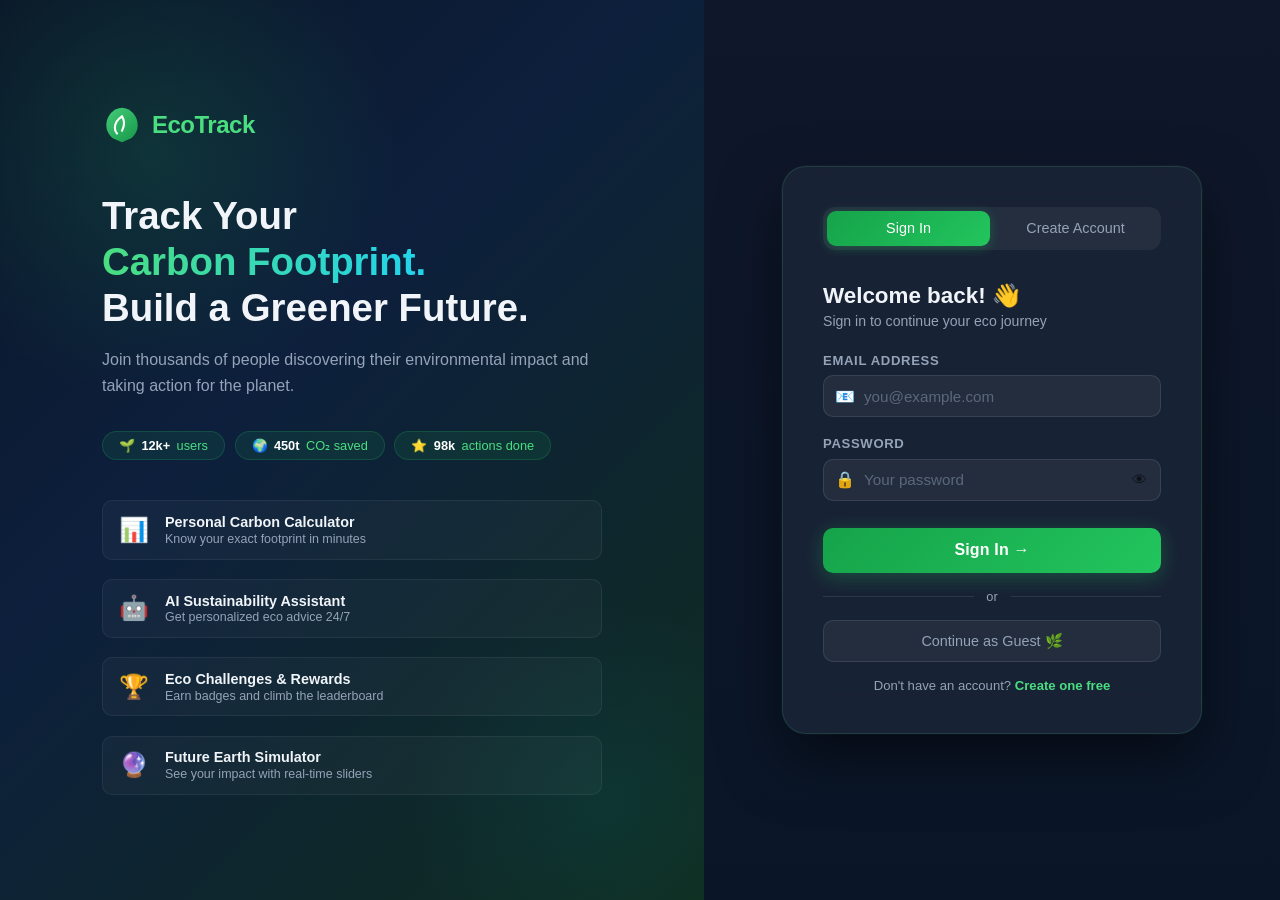
==== commit c13af29b: "Add files via upload" ====
--- a/index.html
+++ b/index.html
@@ -3,6 +3,9 @@
 <head>
   <meta charset="UTF-8" />
   <meta name="viewport" content="width=device-width, initial-scale=1.0" />
+  <meta http-equiv="X-Content-Type-Options" content="nosniff" />
+  <meta name="referrer" content="no-referrer" />
+  <meta http-equiv="Content-Security-Policy" content="default-src 'self'; style-src 'self' https://fonts.googleapis.com 'unsafe-inline'; font-src https://fonts.gstatic.com; script-src 'self' 'unsafe-inline'; connect-src 'none'; img-src 'self' data:; frame-ancestors 'none';" />
   <title>EcoTrack — Your Carbon Footprint Companion</title>
   <meta name="description" content="EcoTrack helps you understand, track, and reduce your personal carbon footprint through smart insights, eco challenges, and AI guidance." />
   <link rel="preconnect" href="https://fonts.googleapis.com" />
@@ -11,12 +14,14 @@
   <link rel="stylesheet" href="css/style.css" />
 </head>
 <body>
+  <!-- Skip to main content (keyboard/screen reader accessibility) -->
+  <a href="#main-content" class="skip-link">Skip to main content</a>
 
   <!-- ===== NAV ===== -->
-  <nav class="navbar" id="navbar">
+  <nav class="navbar" id="navbar" role="navigation" aria-label="Main navigation">
     <div class="nav-brand">
-      <div class="nav-logo">
-        <svg width="28" height="28" viewBox="0 0 28 28" fill="none">
+      <div class="nav-logo" aria-label="EcoTrack home">
+        <svg width="28" height="28" viewBox="0 0 28 28" fill="none" aria-hidden="true">
           <path d="M14 2C8 2 3 8 3 14c0 4 2 7.5 5 9.5L14 26l6-2.5c3-2 5-5.5 5-9.5C25 8 20 2 14 2z" fill="url(#leafGrad)" opacity="0.9"/>
           <path d="M14 8c-3 2-5 5-5 8 0 1.5.5 3 1.5 4" stroke="#fff" stroke-width="1.5" stroke-linecap="round"/>
           <path d="M14 8c2 3 2 6 0 10" stroke="#fff" stroke-width="1.5" stroke-linecap="round"/>
@@ -30,36 +35,36 @@
         <span>EcoTrack</span>
       </div>
     </div>
-    <div class="nav-tabs" id="navTabs">
-      <button class="nav-tab active" data-tab="dashboard" id="tab-dashboard">Dashboard</button>
-      <button class="nav-tab" data-tab="calculator" id="tab-calculator">Calculator</button>
-      <button class="nav-tab" data-tab="actions" id="tab-actions">Actions</button>
-      <button class="nav-tab" data-tab="challenges" id="tab-challenges">Challenges</button>
-      <button class="nav-tab" data-tab="leaderboard" id="tab-leaderboard">Leaderboard</button>
-      <button class="nav-tab" data-tab="simulator" id="tab-simulator">Simulator</button>
-      <button class="nav-tab" data-tab="hub" id="tab-hub">Learning Hub</button>
-      <button class="nav-tab" data-tab="insights" id="tab-insights">Insights</button>
+    <div class="nav-tabs" id="navTabs" role="tablist" aria-label="App sections">
+      <button class="nav-tab active" data-tab="dashboard" id="tab-dashboard" role="tab" aria-selected="true" aria-controls="section-dashboard">Dashboard</button>
+      <button class="nav-tab" data-tab="calculator" id="tab-calculator" role="tab" aria-selected="false" aria-controls="section-calculator">Calculator</button>
+      <button class="nav-tab" data-tab="actions" id="tab-actions" role="tab" aria-selected="false" aria-controls="section-actions">Actions</button>
+      <button class="nav-tab" data-tab="challenges" id="tab-challenges" role="tab" aria-selected="false" aria-controls="section-challenges">Challenges</button>
+      <button class="nav-tab" data-tab="leaderboard" id="tab-leaderboard" role="tab" aria-selected="false" aria-controls="section-leaderboard">Leaderboard</button>
+      <button class="nav-tab" data-tab="simulator" id="tab-simulator" role="tab" aria-selected="false" aria-controls="section-simulator">Simulator</button>
+      <button class="nav-tab" data-tab="hub" id="tab-hub" role="tab" aria-selected="false" aria-controls="section-hub">Learning Hub</button>
+      <button class="nav-tab" data-tab="insights" id="tab-insights" role="tab" aria-selected="false" aria-controls="section-insights">Insights</button>
     </div>
     <div class="nav-right">
-      <span class="nav-pts" id="navPoints">0 pts</span>
-      <div class="nav-eco-score">
+      <span class="nav-pts" id="navPoints" aria-label="Your green points">0 pts</span>
+      <div class="nav-eco-score" aria-label="Your Eco Score">
         <span class="score-label">Eco Score</span>
         <span class="score-value" id="navEcoScore">—</span>
       </div>
-      <div class="nav-user-btn" id="navUserBtn" onclick="toggleUserMenu()">
-        <div class="nav-avatar" id="navUserAvatar">?</div>
+      <div class="nav-user-btn" id="navUserBtn" onclick="toggleUserMenu()" aria-haspopup="true" aria-expanded="false" aria-controls="userDropdown" role="button" tabindex="0">
+        <div class="nav-avatar" id="navUserAvatar" aria-hidden="true">?</div>
         <span class="nav-username" id="navUserName">User</span>
       </div>
-      <div class="user-dropdown" id="userDropdown" style="display:none">
+      <div class="user-dropdown" id="userDropdown" role="menu" aria-label="User menu" style="display:none">
         <div class="dropdown-user-info">
-          <div class="dropdown-avatar" id="dropdownAvatar">?</div>
+          <div class="dropdown-avatar" id="dropdownAvatar" aria-hidden="true">?</div>
           <div>
             <div class="dropdown-name" id="dropdownName">User</div>
             <div class="dropdown-email" id="dropdownEmail">—</div>
           </div>
         </div>
         <hr class="dropdown-divider" />
-        <button class="dropdown-item" onclick="logoutUser()">🚪 Sign Out</button>
+        <button class="dropdown-item" onclick="logoutUser()" role="menuitem">🚪 Sign Out</button>
       </div>
     </div>
   </nav>
@@ -99,10 +104,10 @@
   </div>
 
   <!-- ===== MAIN CONTENT ===== -->
-  <main class="main-content">
+  <main class="main-content" id="main-content" role="main">
 
     <!-- ======== DASHBOARD TAB ======== -->
-    <section class="tab-section active" id="section-dashboard">
+    <section class="tab-section active" id="section-dashboard" role="tabpanel" aria-labelledby="tab-dashboard" tabindex="0">
       <div class="section-grid">
 
         <!-- Footprint Breakdown Card -->
@@ -217,7 +222,7 @@
     </section>
 
     <!-- ======== CALCULATOR TAB ======== -->
-    <section class="tab-section" id="section-calculator">
+    <section class="tab-section" id="section-calculator" role="tabpanel" aria-labelledby="tab-calculator" tabindex="0">
       <div class="calc-header">
         <h2 class="section-title">Carbon Footprint Calculator</h2>
         <p class="section-subtitle">Answer a few questions about your lifestyle to get your personalized carbon footprint estimate.</p>
@@ -453,7 +458,7 @@
     </section>
 
     <!-- ======== ACTIONS TAB ======== -->
-    <section class="tab-section" id="section-actions">
+    <section class="tab-section" id="section-actions" role="tabpanel" aria-labelledby="tab-actions" tabindex="0">
       <div class="actions-header">
         <h2 class="section-title">Eco Actions</h2>
         <p class="section-subtitle">Small daily actions add up. Check off what you're doing today and earn green points.</p>
@@ -469,7 +474,7 @@
     </section>
 
     <!-- ======== CHALLENGES TAB ======== -->
-    <section class="tab-section" id="section-challenges">
+    <section class="tab-section" id="section-challenges" role="tabpanel" aria-labelledby="tab-challenges" tabindex="0">
       <div class="section-header-block">
         <h2 class="section-title">🎯 Weekly Eco Challenges</h2>
         <p class="section-subtitle">Take on eco missions and earn Green Points and badges. Log your progress below!</p>
@@ -478,7 +483,7 @@
     </section>
 
     <!-- ======== LEADERBOARD TAB ======== -->
-    <section class="tab-section" id="section-leaderboard">
+    <section class="tab-section" id="section-leaderboard" role="tabpanel" aria-labelledby="tab-leaderboard" tabindex="0">
       <div class="section-header-block">
         <h2 class="section-title">🏆 Community Leaderboard</h2>
         <p class="section-subtitle">See how you rank against the EcoTrack community. Earn points through actions and challenges.</p>
@@ -515,7 +520,7 @@
     </section>
 
     <!-- ======== SIMULATOR TAB ======== -->
-    <section class="tab-section" id="section-simulator">
+    <section class="tab-section" id="section-simulator" role="tabpanel" aria-labelledby="tab-simulator" tabindex="0">
       <div class="section-header-block">
         <h2 class="section-title">🔮 Future Earth Simulator</h2>
         <p class="section-subtitle">Move the sliders to see how lifestyle changes could reduce your emissions in real time.</p>
@@ -576,7 +581,7 @@
     </section>
 
     <!-- ======== LEARNING HUB TAB ======== -->
-    <section class="tab-section" id="section-hub">
+    <section class="tab-section" id="section-hub" role="tabpanel" aria-labelledby="tab-hub" tabindex="0">
       <div class="section-header-block">
         <h2 class="section-title">📚 Learning Hub</h2>
         <p class="section-subtitle">Expand your eco-knowledge with articles and interactive quizzes. Earn points for every quiz you complete!</p>
@@ -585,7 +590,7 @@
     </section>
 
     <!-- ======== INSIGHTS TAB ======== -->
-    <section class="tab-section" id="section-insights">
+    <section class="tab-section" id="section-insights" role="tabpanel" aria-labelledby="tab-insights" tabindex="0">
       <div class="insights-header">
         <h2 class="section-title">Personalized Insights</h2>
         <p class="section-subtitle">Smart recommendations based on your lifestyle choices.</p>
@@ -611,44 +616,45 @@
   </footer>
 
   <!-- ===== CHATBOT FLOATING BUTTON ===== -->
-  <button class="chatbot-fab" onclick="openChatbot()" title="AI Sustainability Assistant">
-    <span class="fab-icon">🤖</span>
+  <button class="chatbot-fab" onclick="openChatbot()" aria-label="Open EcoBot AI sustainability assistant" id="chatbotFab">
+    <span class="fab-icon" aria-hidden="true">🤖</span>
     <span class="fab-label">EcoBot</span>
   </button>
 
   <!-- ===== CHATBOT MODAL ===== -->
-  <div class="modal-overlay chatbot-modal" id="chatbotModal">
+  <div class="modal-overlay chatbot-modal" id="chatbotModal" role="dialog" aria-modal="true" aria-label="EcoBot AI Chat" aria-hidden="true">
     <div class="chatbot-window">
       <div class="chatbot-header">
         <div class="chatbot-title">
-          <span class="chatbot-avatar">🤖</span>
+          <span class="chatbot-avatar" aria-hidden="true">🤖</span>
           <div>
             <div class="chatbot-name">EcoBot</div>
             <div class="chatbot-status">AI Sustainability Assistant • Online</div>
           </div>
         </div>
-        <button class="chatbot-close" onclick="closeChatbot()">✕</button>
-      </div>
-      <div class="chat-messages" id="chatMessages"></div>
-      <div class="chat-suggestions">
-        <button class="chat-chip" onclick="sendSuggestion('How can I reduce my emissions?')">Reduce emissions</button>
-        <button class="chat-chip" onclick="sendSuggestion('Is cycling better than public transport?')">Cycling vs transit</button>
+        <button class="chatbot-close" onclick="closeChatbot()" aria-label="Close chat">&#x2715;</button>
+      </div>
+      <div class="chat-messages" id="chatMessages" role="log" aria-live="polite" aria-label="Chat conversation"></div>
+      <div class="chat-suggestions" role="group" aria-label="Quick question suggestions">
+        <button class="chat-chip" onclick="sendSuggestion('What should I fix first?')">What to fix first?</button>
+        <button class="chat-chip" onclick="sendSuggestion('How close am I to the Paris target?')">Paris target gap</button>
+        <button class="chat-chip" onclick="sendSuggestion('Show my top saving opportunity')">Top saving</button>
         <button class="chat-chip" onclick="sendSuggestion('Eco friendly food tips')">Food tips</button>
-        <button class="chat-chip" onclick="sendSuggestion('How to save money going green?')">Save money</button>
       </div>
       <div class="chat-input-row">
-        <input type="text" id="chatInput" class="chat-input" placeholder="Ask EcoBot anything…" />
-        <button class="chat-send" onclick="sendChatMessage()">➤</button>
+        <label for="chatInput" class="sr-only">Message EcoBot</label>
+        <input type="text" id="chatInput" class="chat-input" placeholder="Ask EcoBot anything…" aria-label="Type a message to EcoBot" />
+        <button class="chat-send" onclick="sendChatMessage()" aria-label="Send message">➤</button>
       </div>
     </div>
   </div>
 
   <!-- ===== ARTICLE MODAL ===== -->
-  <div class="modal-overlay article-modal" id="articleModal">
+  <div class="modal-overlay article-modal" id="articleModal" role="dialog" aria-modal="true" aria-labelledby="articleTitle" aria-hidden="true">
     <div class="article-window">
       <div class="article-header">
         <h2 class="article-title" id="articleTitle">Article</h2>
-        <button class="article-close" id="closeArticle" onclick="closeArticleModal()">✕</button>
+        <button class="article-close" id="closeArticle" onclick="closeArticleModal()" aria-label="Close article">✕</button>
       </div>
       <div class="article-body" id="articleBody"></div>
       <div class="article-quiz" id="articleQuiz"></div>
@@ -656,7 +662,7 @@
   </div>
 
   <!-- ===== TOAST ===== -->
-  <div class="toast" id="toast"></div>
+  <div class="toast" id="toast" role="status" aria-live="polite" aria-atomic="true"></div>
 
   <!-- ===== SCRIPTS ===== -->
   <script src="js/auth.js"></script>
@@ -673,9 +679,12 @@
   <script>
     // User dropdown toggle
     function toggleUserMenu() {
-      const dd = document.getElementById('userDropdown');
+      const dd  = document.getElementById('userDropdown');
+      const btn = document.getElementById('navUserBtn');
       if (!dd) return;
-      dd.style.display = dd.style.display === 'none' ? 'block' : 'none';
+      const isOpen = dd.style.display !== 'none';
+      dd.style.display = isOpen ? 'none' : 'block';
+      if (btn) btn.setAttribute('aria-expanded', isOpen ? 'false' : 'true');
 
       // Populate dropdown
       const user = getCurrentUser();
--- a/css/style.css
+++ b/css/style.css
@@ -1515,4 +1515,66 @@
 .toast.show { opacity: 1; transform: translateY(0) scale(1); pointer-events: all; }
 .toast--badge { border-color: rgba(251,191,36,0.4); }
 @media (max-width: 900px) { .simulator-layout { grid-template-columns: 1fr; } .chatbot-modal { padding: 0; align-items: flex-end; justify-content: center; } .chatbot-window { max-width: 100%; border-radius: 28px 28px 0 0; } }
-@media (max-width: 640px) { .badges-grid { grid-template-columns: repeat(3,1fr); } .challenges-grid, .hub-grid { grid-template-columns: 1fr; } .chatbot-fab .fab-label { display: none; } .chatbot-fab { padding: 14px; border-radius: 50%; } }
+@media (max-width: 640px) { .badges-grid { grid-template-columns: repeat(3,1fr); } .challenges-grid, .hub-grid { grid-template-columns: 1fr; } .chatbot-fab .fab-label { display: none; } .chatbot-fab { padding: 14px; border-radius: 50%; } }
+
+/* ===================== ACCESSIBILITY ===================== */
+
+/* Skip link — visible only on keyboard focus */
+.skip-link {
+  position: absolute;
+  top: -100%;
+  left: 1rem;
+  z-index: 9999;
+  background: var(--clr-green);
+  color: #000;
+  font-weight: 700;
+  padding: 0.5rem 1.25rem;
+  border-radius: 0 0 var(--radius-sm) var(--radius-sm);
+  text-decoration: none;
+  transition: top 0.15s;
+}
+.skip-link:focus { top: 0; }
+
+/* Screen-reader-only utility */
+.sr-only {
+  position: absolute;
+  width: 1px;
+  height: 1px;
+  padding: 0;
+  margin: -1px;
+  overflow: hidden;
+  clip: rect(0, 0, 0, 0);
+  white-space: nowrap;
+  border: 0;
+}
+
+/* Focus-visible ring for keyboard navigation */
+:focus-visible {
+  outline: 2px solid var(--clr-green);
+  outline-offset: 3px;
+  border-radius: 4px;
+}
+:focus:not(:focus-visible) { outline: none; }
+
+/* Insight Quick Win badge */
+.insight-quick-win {
+  margin-top: 0.75rem;
+  background: rgba(74, 222, 128, 0.08);
+  border: 1px solid rgba(74, 222, 128, 0.25);
+  border-radius: var(--radius-sm);
+  padding: 0.5rem 0.85rem;
+  font-size: 0.8rem;
+  color: var(--clr-green);
+  font-weight: 500;
+}
+
+/* Respect user's reduced-motion preference */
+@media (prefers-reduced-motion: reduce) {
+  *, *::before, *::after {
+    animation-duration: 0.01ms !important;
+    animation-iteration-count: 1 !important;
+    transition-duration: 0.01ms !important;
+    scroll-behavior: auto !important;
+  }
+}
+
